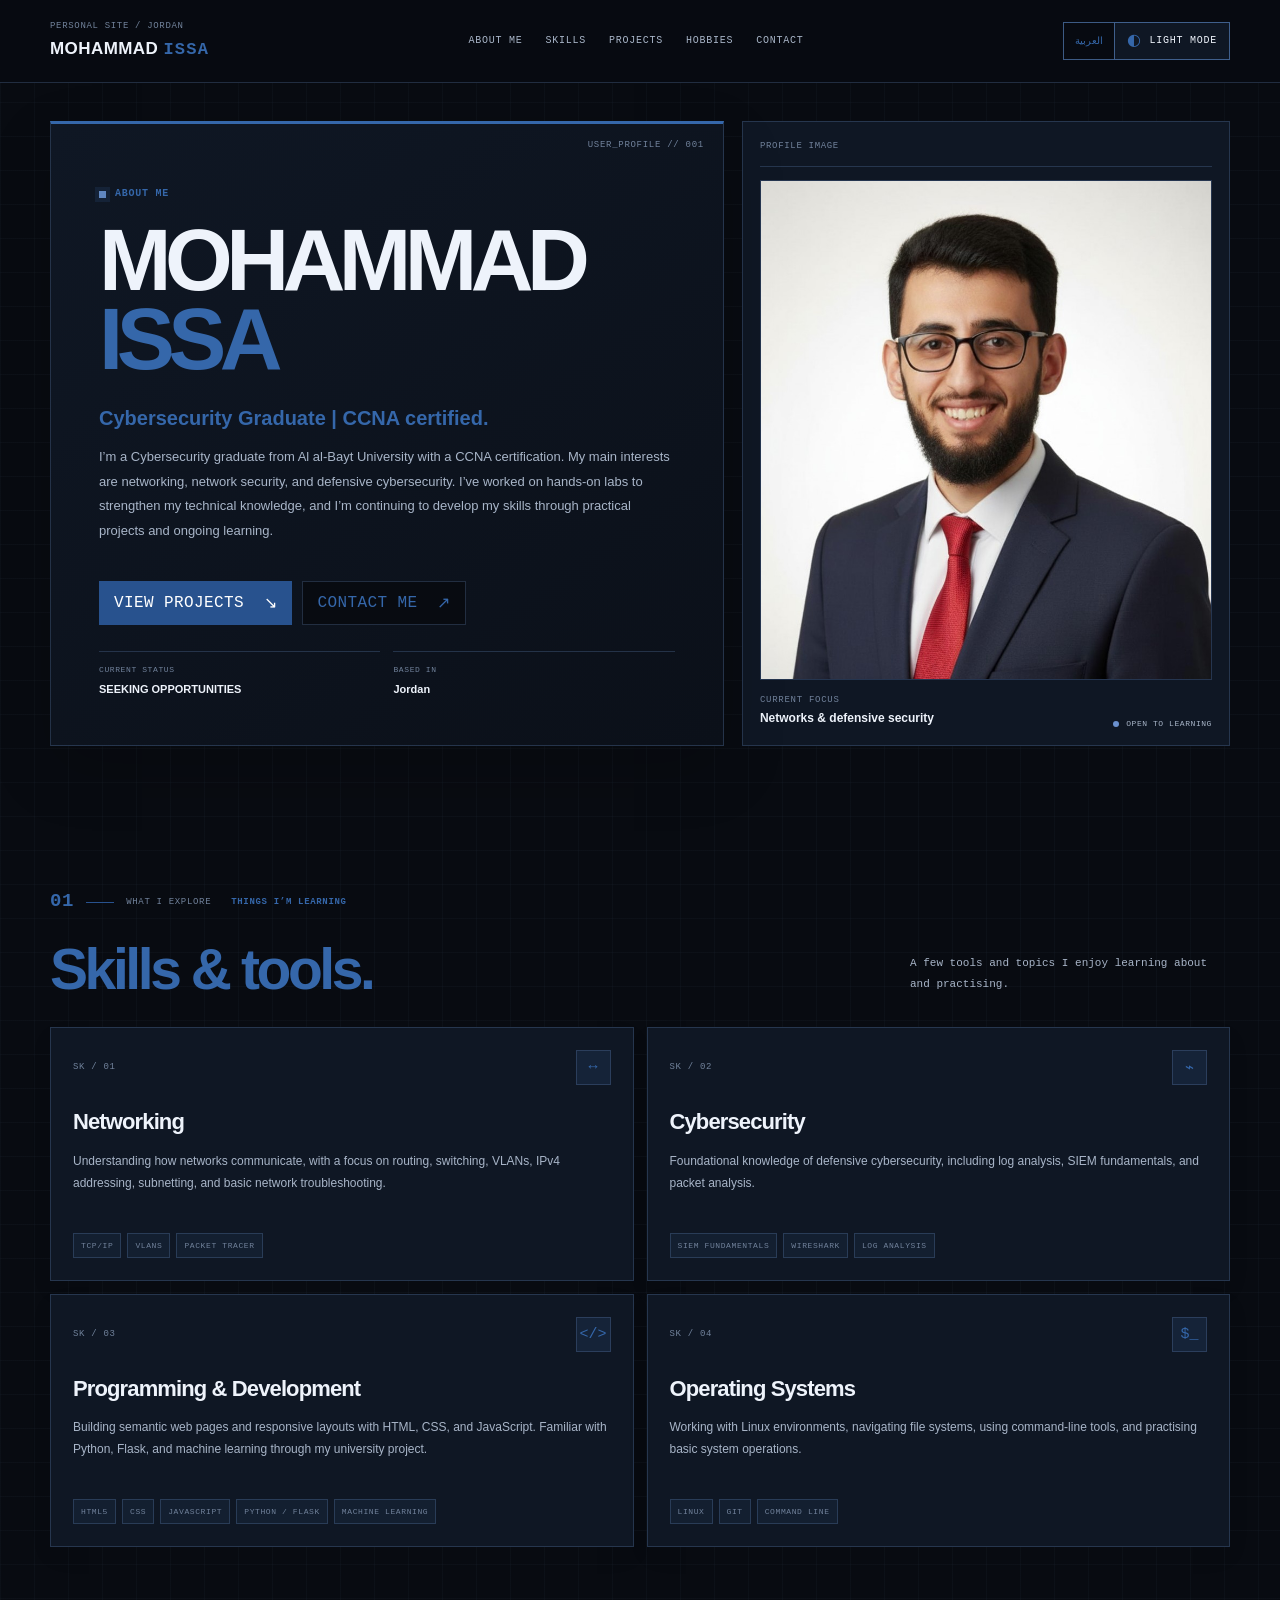
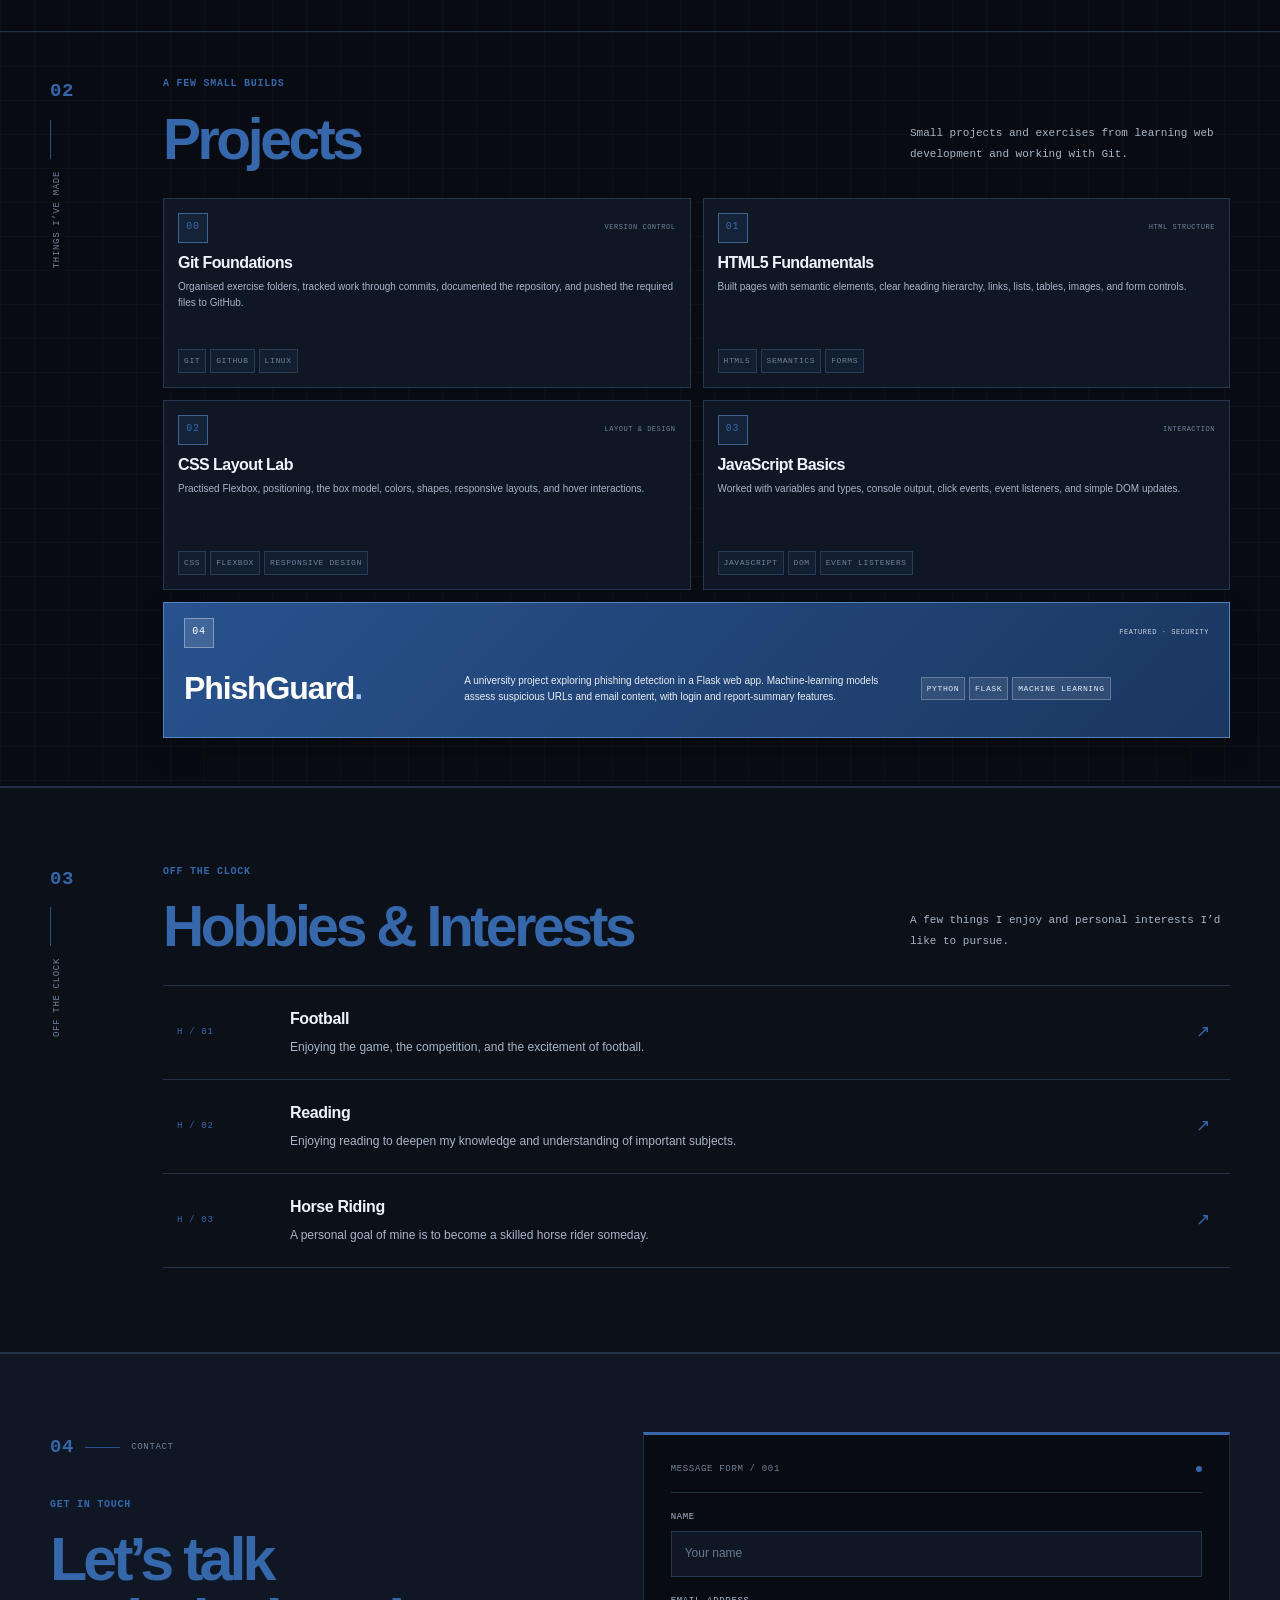
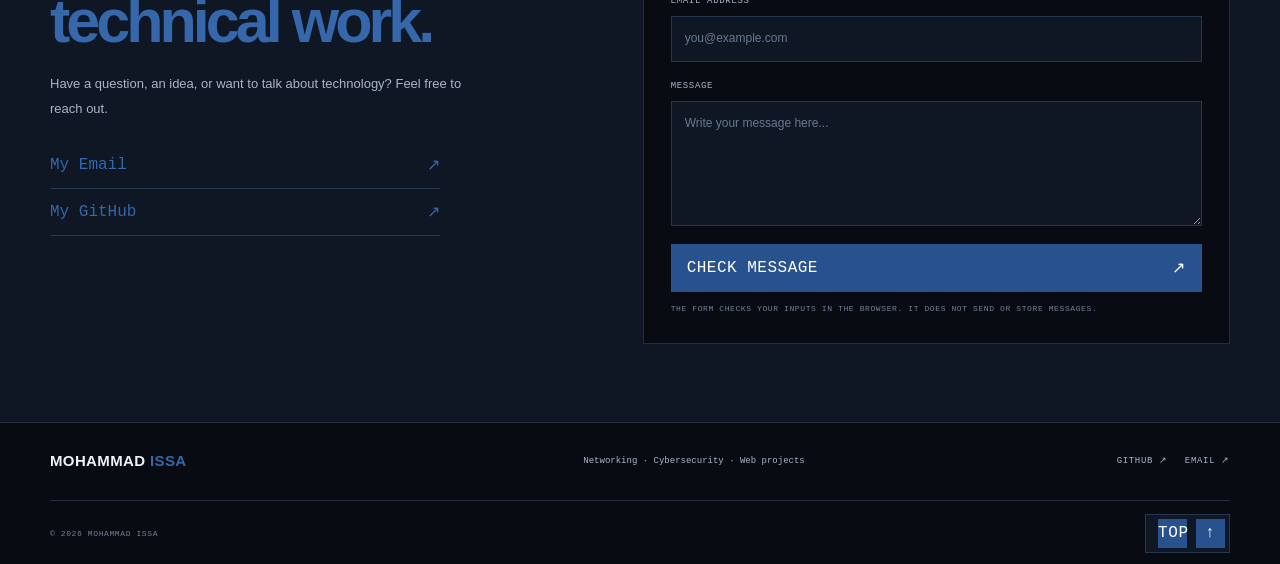
==== bounce02/index.html @ d07b8e31 "Add Project04" ====
<!DOCTYPE html>
<html lang="en" data-theme="dark">
<head>
    <meta charset="UTF-8">
    <meta name="viewport" content="width=device-width, initial-scale=1.0">
    <meta name="description" content="Mohammad Issa — a personal portfolio about networking, cybersecurity, and small web projects.">
    <meta name="theme-color" content="#080b11">
    <title>Mohammad Issa</title>
    <link rel="stylesheet" href="style.css">
    <script src="script.js" defer></script>
</head>
<body>
    <span id="top" class="page-top-anchor" aria-hidden="true"></span>

    <header class="site-header">
        <nav class="navbar container" aria-label="Main navigation" data-i18n-aria="aria.navigation">
            <a class="wordmark" href="#top" aria-label="Mohammad Issa home" data-i18n-aria="aria.home">
                <span class="wordmark-kicker">PERSONAL SITE / JORDAN</span>
                <span class="wordmark-name"><span data-i18n="name.first">MOHAMMAD</span> <strong data-i18n="name.last">ISSA</strong></span>
            </a>

            <div class="nav-links">
                <a href="#about" data-i18n="nav.about">About me</a>
                <a href="#skills" data-i18n="nav.skills">Skills</a>
                <a href="#projects" data-i18n="nav.projects">Projects</a>
                <a href="#hobbies" data-i18n="nav.hobbies">Hobbies</a>
                <a href="#contact" data-i18n="nav.contact">Contact</a>
            </div>

            <div class="nav-controls">
                <button class="language-toggle" id="language-toggle" type="button" aria-label="Switch language to Arabic" lang="ar">العربية</button>
                <button class="theme-toggle" id="theme-toggle" type="button" aria-pressed="false" aria-label="Switch to light theme">
                    <span class="theme-icon" aria-hidden="true">◐</span>
                    <span class="theme-label" data-i18n="theme.light">Light mode</span>
                </button>
            </div>
        </nav>
    </header>

    <main>
  
        <section class="hero container" id="about" aria-labelledby="hero-title">
            <div class="hero-copy">
                <p class="eyebrow"><span class="status-light" aria-hidden="true"></span> <span data-i18n="hero.eyebrow">ABOUT ME</span></p>
                <h1 id="hero-title"><span class="hero-name-first" data-i18n="name.first">Mohammad</span><br><span data-i18n="name.lastPeriod">Issa</span></h1>
                <p class="hero-lead"><span data-i18n="hero.lead">Cybersecurity Graduate | CCNA Certified</span> <span data-i18n="hero.certified">CCNA certified.</span></p>
                <p class="hero-description" data-i18n="hero.description">I’m a Cybersecurity graduate from Al al-Bayt University with a CCNA certification. My main interests are networking, network security, and defensive cybersecurity. I’ve worked on hands-on labs to strengthen my technical knowledge, and I’m continuing to develop my skills through practical projects and ongoing learning.</p>
                <div class="hero-actions">
                    <a class="action-link action-primary" href="#projects"><span data-i18n="hero.viewProjects">View projects</span> <span aria-hidden="true">↘</span></a>
                    <a class="action-link" href="#contact"><span data-i18n="hero.contactMe">Contact me</span> <span aria-hidden="true">↗</span></a>
                </div>
                <div class="hero-facts" aria-label="A few details" data-i18n-aria="aria.facts">
                    <div><span data-i18n="hero.certification">CURRENT STATUS</span><strong data-i18n="hero.word">SEEKING OPPORTUNITIES</strong></div>
                    <div><span data-i18n="hero.basedIn">BASED IN</span><strong data-i18n="common.jordan">Jordan</strong></div>
                </div>
            </div>

            <aside class="profile-panel" aria-label="Profile photo and profile details" data-i18n-aria="aria.profile">
                <div class="panel-topline"><span data-i18n="profile.image">PROFILE IMAGE</span></div>
                <div class="portrait-frame">
                    <div class="portrait-grid" aria-hidden="true"></div>
                    <img class="profile-image" src="assets/profile.jpg" alt="Profile photo" data-i18n-alt="profile.alt" loading="eager">
                    
                    
                </div>
                <div class="profile-panel-footer">
                    <div><span class="panel-label" data-i18n="profile.focus">CURRENT FOCUS</span><strong data-i18n="profile.focusValue">Networks &amp; defensive security</strong></div>
                    <span class="availability-mark"><i aria-hidden="true"></i> <span data-i18n="profile.availability">OPEN TO LEARNING</span></span>
                </div>
            </aside>
        </section>


       
        <section class="section container" id="skills" aria-labelledby="skills-heading">
            <div class="section-identity skills-identity">
                <span class="section-number">01</span>
                <span class="section-rule" aria-hidden="true"></span>
                <span class="section-code" data-i18n="skills.explore">WHAT I EXPLORE</span>
                <span class="eyebrow skills-eyebrow" data-i18n="skills.learning">THINGS I’M LEARNING</span>
            </div>
            <div class="section-content">
                <div class="section-heading-row">
                    <div><h2 id="skills-heading"><span class="heading-main" data-i18n="skills.headingMain">Skills &amp; </span><span data-i18n="skills.headingAccent">tools.</span></h2></div>
                    <p class="section-summary" data-i18n="skills.summary">A few tools and topics I enjoy learning about and practising.</p>
                </div>

                <div class="skills-grid">
                    <article class="skill-card">
                        <div class="skill-card-top"><span class="skill-index">SK / 01</span><span class="skill-symbol" aria-hidden="true">↔</span></div>
                        <h3 data-i18n="skills.networking">Networking</h3>
                        <p data-i18n="skills.networkingDesc">Understanding how networks communicate, with a focus on routing, switching, VLANs, IPv4 addressing, subnetting, and basic network troubleshooting.</p>
                        <div class="tag-list"><span>TCP/IP</span><span>VLANs</span><span>Packet Tracer</span></div>
                    </article>
                    <article class="skill-card">
                        <div class="skill-card-top"><span class="skill-index">SK / 02</span><span class="skill-symbol" aria-hidden="true">⌁</span></div>
                        <h3 data-i18n="skills.cybersecurity">Cybersecurity</h3>
                        <p data-i18n="skills.cybersecurityDesc">Foundational knowledge of defensive cybersecurity, including log analysis, SIEM fundamentals, and packet analysis.</p>
                        <div class="tag-list"><span>SIEM Fundamentals</span><span>Wireshark</span><span>Log Analysis</span></div>
                    </article>
                    <article class="skill-card">
                        <div class="skill-card-top"><span class="skill-index">SK / 03</span><span class="skill-symbol" aria-hidden="true">&lt;/&gt;</span></div>
                        <h3 data-i18n="skills.web">Programming & Development</h3>
                        <p data-i18n="skills.webDesc">Building semantic web pages and responsive layouts with HTML, CSS, and JavaScript. Familiar with Python, Flask, and machine learning through a university project.</p>
                        <div class="tag-list"><span>HTML5</span><span>CSS</span><span>JavaScript</span><span>Python / Flask</span><span>Machine Learning</span></div>
                    </article>
                    <article class="skill-card">
                        <div class="skill-card-top"><span class="skill-index">SK / 04</span><span class="skill-symbol" aria-hidden="true">$_</span></div>
                        <h3 data-i18n="skills.tools">Operating Systems</h3>
                        <p data-i18n="skills.toolsDesc">Working with Linux environments, navigating file systems, using command-line tools, and practising basic system operations.</p>
                        <div class="tag-list"><span>Linux</span><span>Git</span><span>Command Line</span></div>
                    </article>
                </div>
                
            </div>
        </section>

      
        <section class="projects-section" id="projects" aria-labelledby="projects-heading">
            <div class="container section-layout">
                <div class="section-identity">
                    <span class="section-number">02</span>
                    <span class="section-rule" aria-hidden="true"></span>
                    <span class="section-code" data-i18n="projects.made">THINGS I’VE MADE</span>
                </div>
                <div class="section-content">
                    <div class="section-heading-row">
                        <div><p class="eyebrow" data-i18n="projects.eyebrow">A FEW SMALL BUILDS</p><h2 id="projects-heading"><span data-i18n="projects.headingMain">Projects </span><span data-i18n="projects.headingAccent"></span></h2></div>
                        <p class="section-summary" data-i18n="projects.summary">Small projects and exercises from learning web development and working with Git.</p>
                    </div>
                    <div class="project-grid">
                        <a class="project-card project-repo-card" href="https://github.com/mohammadissa02/discovery-web-piscine-submission" target="_blank" rel="noopener noreferrer" data-i18n-aria="project.gitOpen">
                            <div class="project-card-top"><span class="project-index">00</span><span class="project-category" data-i18n="project.gitCategory">VERSION CONTROL</span></div>
                            <h3 data-i18n="project.gitTitle">Git Foundations</h3>
                            <p data-i18n="project.gitDesc">Organised exercise folders, tracked work through commits, documented the repository, and pushed the required files to GitHub.</p>
                            <div class="tag-list"><span>Git</span><span>GitHub</span><span>Linux</span></div>
                        </a>
                        <a class="project-card project-repo-card" href="https://github.com/mohammadissa02/Project-01-HTML-Fundamentals" target="_blank" rel="noopener noreferrer" data-i18n-aria="project.htmlOpen">
                            <div class="project-card-top"><span class="project-index">01</span><span class="project-category" data-i18n="project.htmlCategory">HTML STRUCTURE</span></div>
                            <h3 data-i18n="project.htmlTitle">HTML5 Fundamentals</h3>
                            <p data-i18n="project.htmlDesc">Built pages with semantic elements, clear heading hierarchy, links, lists, tables, images, and form controls.</p>
                            <div class="tag-list"><span>HTML5</span><span>Semantics</span><span>Forms</span></div>
                        </a>
                        <a class="project-card project-repo-card" href="https://github.com/mohammadissa02/Project-02-CSS-Visual-Presentation" target="_blank" rel="noopener noreferrer" data-i18n-aria="project.cssOpen">
                            <div class="project-card-top"><span class="project-index">02</span><span class="project-category" data-i18n="project.cssCategory">LAYOUT &amp; DESIGN</span></div>
                            <h3 data-i18n="project.cssTitle">CSS Layout Lab</h3>
                            <p data-i18n="project.cssDesc">Practised Flexbox, positioning, the box model, colors, shapes, responsive layouts, and hover interactions.</p>
                            <div class="tag-list"><span>CSS</span><span>Flexbox</span><span>Responsive Design</span></div>
                        </a>
                        <a class="project-card project-repo-card" href="https://github.com/mohammadissa02/Project-03-JavaScript-Interactivity" target="_blank" rel="noopener noreferrer" data-i18n-aria="project.jsOpen">
                            <div class="project-card-top"><span class="project-index">03</span><span class="project-category" data-i18n="project.jsCategory">INTERACTION</span></div>
                            <h3 data-i18n="project.jsTitle">JavaScript Basics</h3>
                            <p data-i18n="project.jsDesc">Worked with variables and types, console output, click events, event listeners, and simple DOM updates.</p>
                            <div class="tag-list"><span>JavaScript</span><span>DOM</span><span>Event Listeners</span></div>
                        </a>
                        <article class="project-card project-card-featured" id="phishguard">
                            <div class="project-card-top"><span class="project-index">04</span><span class="project-category" data-i18n="project.phishCategory">FEATURED · SECURITY</span></div>
                            <h3><span data-i18n="project.phishTitle">PhishGuard</span><span class="project-title-dot">.</span></h3>
                            <p data-i18n="project.phishDesc">A university project exploring phishing detection in a Flask web app. Machine-learning models assess suspicious URLs and email content, with login and report-summary features.</p>
                            <div class="tag-list"><span>Python</span><span>Flask</span><span>Machine Learning</span></div>
                        </article>
                    </div>

                </div>
            </div>
        </section>

       
        <section class="section hobbies-section" id="hobbies" aria-labelledby="hobbies-heading">
            <div class="container section-layout">
                <div class="section-identity">
                    <span class="section-number">03</span>
                    <span class="section-rule" aria-hidden="true"></span>
                    <span class="section-code" data-i18n="hobbies.code">OFF THE CLOCK</span>
                </div>
                <div class="section-content">
                    <div class="section-heading-row">
                        <div><p class="eyebrow" data-i18n="hobbies.eyebrow">OFF THE CLOCK</p><h2 id="hobbies-heading"><span data-i18n="hobbies.headingMain">Hobbies &amp; Interests </span><span data-i18n="hobbies.headingAccent">exploring.</span></h2></div>
                        <p class="section-summary" data-i18n="hobbies.summary">A few things I enjoy and personal interests I’d like to pursue.</p>
                    </div>
                    <div class="hobbies-list">
                        <article class="hobby-row"><span class="hobby-index">H / 01</span><div><h3 data-i18n="hobbies.labTitle">Football</h3><p data-i18n="hobbies.labDesc">Enjoying the game, the competition, and the excitement of football.</p></div><span class="hobby-arrow" aria-hidden="true">↗</span></article>
                        <article class="hobby-row"><span class="hobby-index">H / 02</span><div><h3 data-i18n="hobbies.networkTitle">Reading</h3><p data-i18n="hobbies.networkDesc">Enjoying reading to deepen my knowledge and understanding of important subjects.</p></div><span class="hobby-arrow" aria-hidden="true">↗</span></article>
                        <article class="hobby-row"><span class="hobby-index">H / 03</span><div><h3 data-i18n="hobbies.webTitle">Horse Riding</h3><p data-i18n="hobbies.webDesc">A personal goal of mine is to become a skilled horse rider someday.</p></div><span class="hobby-arrow" aria-hidden="true">↗</span></article>
                    </div>
                </div>
            </div>
        </section>

       
        <section class="contact-section" id="contact" aria-labelledby="contact-heading">
            <div class="container contact-layout">
                <div class="contact-copy">
                    <div class="section-identity contact-identity"><span class="section-number">04</span><span class="section-rule" aria-hidden="true"></span><span class="section-code" data-i18n="contact.code">CONTACT</span></div>
                    <p class="eyebrow" data-i18n="contact.eyebrow">GET IN TOUCH</p>
                    <h2 id="contact-heading"><span data-i18n="contact.headingMain">Let’s talk</span><br><span data-i18n="contact.headingAccent">technical work.</span></h2>
                    <p data-i18n="contact.description">Have a question, an idea, or want to talk about technology? Feel free to reach out.</p>
                    <a class="contact-link" href="mailto:mohammadhakeem917@gmail.com"><span data-i18n="contact.email">My Email</span><span aria-hidden="true">↗</span></a>
                    <a class="contact-link" href="https://github.com/mohammadissa02"target="_blank" rel="noopener noreferrer"><span data-i18n="contact.github">My GitHub</span><span aria-hidden="true">↗</span></a>
                </div>

                <form class="contact-form" id="contact-form">
                    <div class="form-header"><span data-i18n="form.header">MESSAGE FORM / 001</span><span class="demo-status"><i aria-hidden="true"></i></span></div>
                    <div class="form-field"><label for="name" data-i18n="form.name">Name</label><input id="name" name="name" type="text" placeholder="Your name" data-i18n-placeholder="form.namePlaceholder" autocomplete="name" required minlength="2"></div>
                    <div class="form-field"><label for="email" data-i18n="form.email">Email address</label><input id="email" name="email" type="email" placeholder="you@example.com" data-i18n-placeholder="form.emailPlaceholder" autocomplete="email" required></div>
                    <div class="form-field"><label for="message" data-i18n="form.message">Message</label><textarea id="message" name="message" rows="5" placeholder="Write your message here..." data-i18n-placeholder="form.messagePlaceholder" required minlength="10"></textarea></div>
                    <button class="submit-button" type="submit"><span data-i18n="form.submit">Check message</span> <span aria-hidden="true">↗</span></button>
                    <p class="form-feedback" id="form-feedback" role="status" aria-live="polite"></p>
                    <p class="form-note" data-i18n="form.note">The form checks your inputs in the browser. It does not send or store messages.</p>
                </form>
            </div>
        </section>
    </main>

    
    <footer class="site-footer">
        <div class="container footer-main">
            <a class="footer-wordmark" href="#top"><span data-i18n="name.first">MOHAMMAD</span> <strong data-i18n="name.last">ISSA</strong></a>
            <p data-i18n="footer.summary">Networking · Cybersecurity · Web projects</p>
            <div class="footer-links"><a href="https://github.com/mohammadissa02" target="_blank" rel="noopener noreferrer" data-i18n="footer.github">GITHUB ↗</a><a href="mailto:mohammadhakeem917@gmail.com" data-i18n="footer.email">EMAIL ↗</a></div>
        </div>
        <div class="container footer-bottom">
            <p>© <span id="current-year">2026</span> <span data-i18n="name.fullUpper">MOHAMMAD ISSA</span></p>
            <a class="back-to-top" href="#top"><span data-i18n="footer.backToTop"></span> <span aria-hidden="true">↑</span></a>
        </div>
    </footer>
</body>
</html>
---- bounce02/style.css ----
/* SYSTEMS CONSOLE — black / deep blue, plain CSS only */
:root {
    color-scheme: dark;
    --page: #080b11;
    --raised: #0b1019;
    --panel: #0f1724;
    --panel-alt: #131f30;
    --text: #eef3fb;
    --muted: #a8b5c8;
    --faint: #71829b;
    --blue: #28528e;
    --blue-hover: #3567aa;
    --blue-soft: rgba(57, 105, 169, 0.15);
    --border: rgba(92, 126, 174, 0.3);
    --border-strong: rgba(92, 139, 204, 0.62);
    --grid-line: rgba(100, 132, 176, 0.045);
    --shadow: 0 24px 60px rgba(0, 0, 0, 0.16);
}

:root[data-theme="light"] {
    color-scheme: light;
    --page: #e9eef5;
    --raised: #e0e7f0;
    --panel: #f7f9fc;
    --panel-alt: #e7edf6;
    --text: #111b2a;
    --muted: #42536b;
    --faint: #61738b;
    --blue: #28528e;
    --blue-hover: #1e477f;
    --blue-soft: rgba(40, 82, 142, 0.08);
    --border: rgba(40, 82, 142, 0.21);
    --border-strong: rgba(40, 82, 142, 0.55);
    --grid-line: rgba(40, 82, 142, 0.055);
    --shadow: 0 24px 60px rgba(24, 42, 65, 0.08);
}

* { box-sizing: border-box; }
html { scroll-behavior: smooth; scroll-padding-top: 100px; }
body {
    margin: 0;
    color: var(--text);
    background-color: var(--page);
    background-image: linear-gradient(var(--grid-line) 1px, transparent 1px),
                      linear-gradient(90deg, var(--grid-line) 1px, transparent 1px);
    background-size: 34px 34px;
    font-family: Inter, "Segoe UI", Arial, sans-serif;
    font-size: 14px;
    line-height: 1.65;
    transition: background-color .18s ease, color .18s ease;
}
a { color: inherit; text-decoration: none; }
button, input, textarea { font: inherit; }
button, a, input, textarea { -webkit-tap-highlight-color: transparent; }
a:focus-visible, button:focus-visible, input:focus-visible, textarea:focus-visible {
    outline: 2px solid #6b97d4;
    outline-offset: 3px;
}
.container { width: min(1180px, calc(100% - 56px)); margin-inline: auto; }
.page-top-anchor { display: block; height: 0; scroll-margin-top: 0; }

/* Navigation */
.site-header {
    position: sticky;
    top: 0;
    z-index: 50;
    background: color-mix(in srgb, var(--page) 94%, transparent);
    border-bottom: 1px solid var(--border);
    backdrop-filter: blur(16px);
}
.navbar { min-height: 82px; display: flex; align-items: center; justify-content: space-between; gap: 28px; }
.wordmark { display: flex; flex-direction: column; gap: 2px; white-space: nowrap; }
.wordmark-kicker, .wordmark-name strong, .nav-links a, .theme-toggle,
.eyebrow, .panel-topline, .hero-facts span, .section-identity,
.record-index, .record-status, .skill-index, .tag-list, .project-category,
.project-index, .featured-project-top, .featured-project-bottom,
.project-note, .hobby-index, .form-header, .form-field label,
.form-note, .replace-note, .footer-links, .footer-bottom {
    font-family: "SFMono-Regular", Consolas, "Liberation Mono", monospace;
    text-transform: uppercase;
    letter-spacing: .075em;
}
.wordmark-kicker { color: var(--faint); font-size: 9px; }
.wordmark-name { font-size: 17px; font-weight: 850; letter-spacing: .025em; line-height: 1.5; }
.wordmark-name strong, .footer-wordmark strong { color: var(--blue-hover); }
.nav-links { display: flex; align-items: center; gap: clamp(12px, 1.8vw, 24px); }
.nav-links a { color: var(--muted); font-size: 10px; transition: color .15s ease; }
.nav-links a:hover { color: var(--text); }
.nav-controls { display: inline-flex; align-items: stretch; gap: 0; flex: 0 0 auto; }
.nav-controls button { min-height: 38px; }
.theme-toggle {
    flex: 0 0 auto;
    display: inline-flex;
    align-items: center;
    gap: 8px;
    border: 1px solid var(--border-strong);
    background: var(--panel);
    color: var(--text);
    padding: 9px 12px;
    font-size: 10px;
    cursor: pointer;
    transition: background .15s ease, border-color .15s ease;
}
.theme-toggle:hover { background: var(--blue-soft); border-color: var(--blue-hover); }
.theme-icon { color: var(--blue-hover); font-size: 16px; line-height: 1; }

/* About Me / hero with photo */
.hero {
    display: grid;
    grid-template-columns: minmax(0, 1.16fr) minmax(300px, .84fr);
    gap: 18px;
    align-items: stretch;
    padding-block: 38px 64px;
}
.hero-copy {
    min-width: 0;
    position: relative;
    display: flex;
    flex-direction: column;
    align-items: flex-start;
    padding: clamp(25px, 4vw, 48px);
    border: 1px solid var(--border);
    border-top: 3px solid var(--blue-hover);
    background: linear-gradient(145deg, var(--panel), var(--raised));
    box-shadow: var(--shadow);
}
.hero-copy::before {
    content: "USER_PROFILE // 001";
    position: absolute;
    top: 16px;
    right: 19px;
    color: var(--faint);
    font: 9px "SFMono-Regular", Consolas, monospace;
    letter-spacing: .08em;
}
.eyebrow { display: flex; align-items: center; flex-wrap: wrap; gap: 9px; margin: 14px 0 17px; color: var(--blue-hover); font-size: 10px; font-weight: 700; }
.status-light { width: 7px; height: 7px; background: #6087c1; box-shadow: 0 0 0 4px var(--blue-soft); }
.eyebrow-divider { color: var(--faint); }
.hero h1 { margin: 0; font-size: clamp(56px, 6.8vw, 91px); font-weight: 900; letter-spacing: -.075em; line-height: .91; text-transform: uppercase; }
.hero h1 span { color: var(--blue-hover); }
.hero h1 .hero-name-first { color: inherit; }
.hero-lead { max-width: 580px; margin: 25px 0 12px; font-size: clamp(16px, 1.7vw, 20px); line-height: 1.5; font-weight: 750; }
.hero-lead span { color: var(--blue-hover); }
.hero-description { max-width: 620px; margin: 0 0 12px; color: var(--muted); font-size: 13px; line-height: 1.9; }
.hero-description-secondary { margin-bottom: 0; }
.hero-actions { display: flex; flex-wrap: wrap; gap: 10px; margin-top: 25px; }
.action-link { display: inline-flex; align-items: center; justify-content: space-between; gap: 20px; padding: 11px 14px; border: 1px solid var(--border); background: var(--page); font: 10px "SFMono-Regular", Consolas, monospace; text-transform: uppercase; letter-spacing: .04em; transition: background .15s ease, border-color .15s ease; }
.action-link span { color: var(--blue-hover); font-size: 16px; }
.action-link:hover { border-color: var(--blue-hover); background: var(--blue-soft); }
.action-primary, .action-primary span { color: #fff; }
.action-primary { background: var(--blue); border-color: var(--blue); }
.action-primary:hover { background: var(--blue-hover); }
.hero-facts { display: grid; grid-template-columns: repeat(2, minmax(0, 1fr)); gap: 13px; width: 100%; margin-top: auto; padding-top: 26px; }
.hero-facts div { display: flex; flex-direction: column; gap: 5px; padding-top: 11px; border-top: 1px solid var(--border); }
.hero-facts span { color: var(--faint); font-size: 8px; }
.hero-facts strong { font-size: 11px; line-height: 1.5; }
.profile-panel { display: flex; flex-direction: column; min-width: 0; padding: 17px; border: 1px solid var(--border); background: var(--panel); }
.panel-topline { display: flex; justify-content: space-between; gap: 10px; padding-bottom: 12px; border-bottom: 1px solid var(--border); color: var(--faint); font-size: 9px; }
.portrait-frame {
    position: relative;
    flex: 1;
    min-width: 0;
    min-height: 390px;
    margin-top: 13px;
    overflow: hidden;
    border: 1px solid var(--border);
    background: #0d1625;
}
.portrait-grid {
    position: absolute;
    inset: 0;
    z-index: 1;
    pointer-events: none;
    background-size: 27px 27px;
    mix-blend-mode: screen;
}
.profile-image {
    position: absolute;
    inset: 0;
    display: block;
    width: 100%;
    height: 100%;
    min-height: 0;
    max-width: 100%;
    object-fit: cover;
    object-position: center;
    border-radius: 0;
    opacity: 1;
    visibility: visible;
    z-index: 0;
}
.image-coordinate { position: absolute; z-index: 2; padding: 5px 7px; background: rgba(6, 12, 22, .86); color: #c0d3ef; font: 9px "SFMono-Regular", Consolas, monospace; letter-spacing: .06em; }
.coordinate-top { top: 12px; left: 12px; }
.coordinate-bottom { right: 12px; bottom: 12px; }
.profile-panel-footer { display: flex; justify-content: space-between; align-items: flex-end; flex-wrap: wrap; gap: 14px; padding-top: 15px; }
.profile-panel-footer > div { display: flex; flex-direction: column; gap: 4px; }
.panel-label { color: var(--faint); font: 9px "SFMono-Regular", Consolas, monospace; letter-spacing: .08em; }
.profile-panel-footer strong { font-size: 12px; }
.availability-mark { display: inline-flex; align-items: center; gap: 7px; color: var(--muted); font: 8px "SFMono-Regular", Consolas, monospace; letter-spacing: .07em; }
.availability-mark i { width: 6px; height: 6px; background: #6b91cf; border-radius: 50%; }

/* Section layout and headings */
.section { padding-block: 76px 84px; }
.background-section, .hobbies-section { padding-block: 76px 84px; background: var(--raised); border-block: 1px solid var(--border); }
.section-layout, .background-layout { display: grid; grid-template-columns: 88px minmax(0, 1fr); gap: 25px; }
.section-identity { display: flex; flex-direction: column; align-items: flex-start; gap: 12px; color: var(--faint); font-size: 9px; }
.skills-identity { flex-direction: row; align-items: center; flex-wrap: wrap; gap: 12px; margin-bottom: 22px; }
.skills-identity .section-rule { width: 28px; height: 1px; }
.skills-identity .section-code { writing-mode: initial; transform: none; }
.skills-eyebrow { margin: 0 0 0 8px; font-size: 9px; }
.section-number { color: var(--blue-hover); font-size: 19px; font-weight: 700; }
.section-rule { display: block; width: 1px; height: 39px; background: var(--blue); }
.section-code { writing-mode: vertical-rl; transform: rotate(180deg); white-space: nowrap; }
.section-content, .background-content { min-width: 0; }
.section-heading-row { display: flex; align-items: flex-end; justify-content: space-between; gap: 30px; margin-bottom: 29px; }
.section-heading-row .eyebrow { margin-top: 0; }
.section-heading-row h2 { margin: 0; font-size: clamp(37px, 4.5vw, 57px); font-weight: 900; line-height: 1.03; letter-spacing: -.06em; }
.section-heading-row h2 span { color: var(--blue-hover); }
.section-summary { max-width: 320px; margin: 0 0 4px; color: var(--muted); font: 11px/1.9 "SFMono-Regular", Consolas, monospace; }

/* Education and training records */
.background-records { border-top: 1px solid var(--border); }
.background-record { display: grid; grid-template-columns: 155px minmax(0, 1fr) auto; align-items: center; gap: 18px; padding: 19px 16px; border-bottom: 1px solid var(--border); transition: background .15s ease; }
.background-record:hover { background: var(--blue-soft); }
.record-index { color: var(--faint); font-size: 9px; }
.background-record h3 { margin: 0 0 4px; font-size: 15px; letter-spacing: -.025em; }
.background-record p { margin: 0; color: var(--muted); font-size: 11px; line-height: 1.7; }
.record-status { padding: 5px 7px; border: 1px solid var(--border); color: var(--blue-hover); font-size: 8px; white-space: nowrap; }

/* Required skills grid */
.skills-grid { display: grid; grid-template-columns: repeat(2, minmax(0, 1fr)); gap: 13px; }
.skill-card { min-width: 0; padding: 22px; background: var(--panel); border: 1px solid var(--border); box-shadow: 0 10px 25px rgba(0, 0, 0, .04); transition: border-color .18s ease, transform .18s ease, background .18s ease; }
.skill-card:hover { transform: translateY(-3px); border-color: var(--border-strong); background: var(--panel-alt); }
.skill-card-top { display: flex; justify-content: space-between; align-items: center; gap: 15px; margin-bottom: 19px; }
.skill-index { color: var(--faint); font-size: 9px; }
.skill-symbol { display: grid; place-items: center; width: 35px; height: 35px; border: 1px solid var(--border); background: var(--blue-soft); color: var(--blue-hover); font: 15px "SFMono-Regular", Consolas, monospace; }
.skill-card h3 { margin: 0 0 9px; font-size: 22px; letter-spacing: -.04em; }
.skill-card p { min-height: 66px; margin: 0; color: var(--muted); font-size: 12px; line-height: 1.85; }
.tag-list { display: flex; flex-wrap: wrap; gap: 6px; margin-top: 17px; color: var(--faint); font-size: 8px; }
.tag-list span { padding: 5px 7px; border: 1px solid var(--border); background: var(--panel-alt); }
.honesty-note { display: flex; align-items: flex-start; gap: 9px; margin: 16px 0 0; color: var(--faint); font-size: 10px; line-height: 1.8; }
.honesty-note span { display: grid; place-items: center; flex: 0 0 16px; width: 16px; height: 16px; border: 1px solid var(--border-strong); color: var(--blue-hover); font: 10px monospace; }

/* Project showcase */
.projects-section { padding-block: 44px 48px; border-block: 1px solid var(--border); }
.project-grid { display: grid; grid-template-columns: repeat(2, minmax(0, 1fr)); gap: 12px; }
.project-card { display: flex; flex-direction: column; min-width: 0; min-height: 190px; padding: 14px; border: 1px solid var(--border); background: var(--panel); transition: border-color .18s ease, transform .18s ease; }
.project-card:hover { transform: translateY(-3px); border-color: var(--border-strong); }
.project-repo-card { cursor: pointer; }
.project-repo-card:focus-visible { outline-offset: 4px; }
.project-card-top { display: flex; align-items: center; justify-content: space-between; gap: 8px; margin-bottom: 10px; }
.project-index { display: grid; place-items: center; flex: 0 0 30px; width: 30px; height: 30px; border: 1px solid var(--border-strong); background: var(--blue-soft); color: var(--blue-hover); font-size: 10px; }
.project-category { color: var(--faint); font-size: 7px; text-align: right; }
.project-card h3 { margin: 0 0 7px; font-size: 16px; line-height: 1.2; letter-spacing: -.035em; }
.project-card p { margin: 0; color: var(--muted); font-size: 10px; line-height: 1.6; }
.project-card .tag-list { margin-top: auto; padding-top: 10px; gap: 4px; }
.project-card .tag-list span { padding: 4px 5px; }
.project-card-featured {
    grid-column: 1 / -1;
    display: grid;
    grid-template-columns: minmax(175px, .8fr) minmax(250px, 1.35fr) minmax(190px, .9fr);
    grid-template-rows: auto 1fr;
    grid-template-areas: "top top top" "title description tags";
    align-items: center;
    gap: 8px 24px;
    min-height: 136px;
    padding: 15px 20px;
    border-color: rgba(104, 157, 226, .7);
    background: linear-gradient(135deg, #28528e, #1b3760);
    color: #fff;
    box-shadow: 0 12px 28px rgba(0, 0, 0, .13);
}
.project-card-featured .project-card-top { grid-area: top; margin-bottom: 0; }
.project-card-featured h3 { grid-area: title; align-self: center; margin: 0; font-size: clamp(26px, 2.5vw, 36px); }
.project-card-featured p { grid-area: description; }
.project-card-featured .tag-list { grid-area: tags; align-self: center; margin: 0; padding: 0; }
.project-card-featured:hover { border-color: #9cc4f5; }
.project-card-featured .project-index { border-color: rgba(255,255,255,.35); background: rgba(255,255,255,.12); color: #fff; }
.project-card-featured .project-category { color: rgba(255,255,255,.76); }
.project-card-featured p { color: rgba(255,255,255,.9); }
.project-card-featured .project-title-dot { color: #a9c9f6; }
.project-card-featured .tag-list { color: #e3edfb; }
.project-card-featured .tag-list span { border-color: rgba(255,255,255,.25); background: rgba(255,255,255,.09); }
.featured-project { margin-top: 15px; padding: clamp(20px, 3vw, 30px); border: 1px solid var(--border-strong); background: linear-gradient(125deg, var(--blue), #1b3760); color: #fff; box-shadow: var(--shadow); }
.featured-project-top, .featured-project-bottom { display: flex; justify-content: space-between; flex-wrap: wrap; gap: 10px 18px; color: rgba(255, 255, 255, .75); font-size: 9px; }
.featured-project-body { display: grid; grid-template-columns: minmax(0, .9fr) minmax(0, 1.1fr); align-items: end; gap: 33px; padding: 30px 0; }
.featured-project .eyebrow { margin: 0 0 12px; color: #d2e1f8; font-size: 9px; }
.featured-project h3 { margin: 0; font-size: clamp(43px, 5.5vw, 68px); line-height: .95; letter-spacing: -.075em; }
.featured-project h3 span { color: #a9c9f6; }
.featured-project-body > div:last-child > p { max-width: 540px; margin: 0; color: rgba(255, 255, 255, .89); font-size: 12px; line-height: 1.95; }
.project-reference { display: inline-flex; gap: 12px; align-items: center; margin-top: 13px; padding-bottom: 4px; border-bottom: 1px solid rgba(255, 255, 255, .4); font: 10px "SFMono-Regular", Consolas, monospace; text-transform: uppercase; }
.project-reference span { font-size: 15px; }
.featured-project-bottom { padding-top: 13px; border-top: 1px solid rgba(255, 255, 255, .28); }
.project-note { margin: 13px 0 0; color: var(--faint); font-size: 9px; line-height: 1.8; }

/* Hobbies */
.hobbies-list { border-top: 1px solid var(--border); }
.hobby-row { display: grid; grid-template-columns: 95px minmax(0, 1fr) 20px; align-items: center; gap: 18px; padding: 20px 14px; border-bottom: 1px solid var(--border); transition: background .15s ease; }
.hobby-row:hover { background: var(--blue-soft); }
.hobby-index { color: var(--blue-hover); font-size: 9px; }
.hobby-row h3 { margin: 0 0 5px; font-size: 16px; letter-spacing: -.025em; }
.hobby-row p { max-width: 720px; margin: 0; color: var(--muted); font-size: 12px; line-height: 1.8; }
.hobby-arrow { color: var(--blue-hover); font-size: 17px; }

/* Contact form and footer */
.contact-section { padding-block: 78px; border-top: 1px solid var(--border); background: var(--panel); }
.contact-layout { display: grid; grid-template-columns: minmax(0, .9fr) minmax(0, 1fr); gap: clamp(28px, 5vw, 66px); align-items: start; }
.contact-identity { flex-direction: row; align-items: center; gap: 11px; margin-bottom: 34px; }
.contact-identity .section-rule { width: 35px; height: 1px; }
.contact-identity .section-code { writing-mode: initial; transform: none; }
.contact-copy > .eyebrow { margin: 0 0 14px; }
.contact-copy h2 { margin: 0 0 19px; font-size: clamp(39px, 5vw, 61px); font-weight: 900; line-height: 1.03; letter-spacing: -.065em; }
.contact-copy h2 span { color: var(--blue-hover); }
.contact-copy > p:not(.eyebrow):not(.replace-note) { max-width: 440px; margin: 0 0 20px; color: var(--muted); font-size: 13px; line-height: 1.9; }
.contact-link { display: flex; align-items: center; justify-content: space-between; gap: 15px; width: min(100%, 390px); padding: 13px 0; border-bottom: 1px solid var(--border); overflow-wrap: anywhere; font: 10px "SFMono-Regular", Consolas, monospace; }
.contact-link span { flex: 0 0 auto; color: var(--blue-hover); font-size: 16px; }
.replace-note { margin: 14px 0 0; color: var(--faint); font-size: 8px; line-height: 1.8; }
.contact-form { padding: clamp(19px, 3vw, 27px); border: 1px solid var(--border); border-top: 3px solid var(--blue-hover); background: var(--page); }
.form-header { display: flex; justify-content: space-between; flex-wrap: wrap; gap: 10px; padding-bottom: 15px; border-bottom: 1px solid var(--border); color: var(--faint); font-size: 9px; }
.demo-status { display: inline-flex; align-items: center; gap: 7px; }
.demo-status i { width: 6px; height: 6px; background: var(--blue-hover); border-radius: 50%; }
.form-field { display: flex; flex-direction: column; gap: 7px; margin-top: 17px; }
.form-field label { color: var(--muted); font-size: 9px; }
.form-field input, .form-field textarea { width: 100%; min-width: 0; border: 1px solid var(--border); border-radius: 0; padding: 12px 13px; background: var(--panel); color: var(--text); font-size: 12px; outline: none; resize: vertical; }
.form-field input::placeholder, .form-field textarea::placeholder { color: var(--faint); opacity: .9; }
.form-field input:focus, .form-field textarea:focus { border-color: var(--blue-hover); box-shadow: 0 0 0 2px var(--blue-soft); }
.submit-button { display: flex; align-items: center; justify-content: space-between; gap: 15px; width: 100%; margin-top: 18px; padding: 13px 15px; border: 1px solid var(--blue); border-radius: 0; background: var(--blue); color: #fff; cursor: pointer; font: 10px "SFMono-Regular", Consolas, monospace; text-transform: uppercase; letter-spacing: .05em; }
.submit-button:hover { background: var(--blue-hover); border-color: var(--blue-hover); }
.submit-button span { font-size: 16px; }
.form-feedback { min-height: 0; margin: 10px 0 0; color: var(--muted); font-size: 11px; line-height: 1.7; }
.form-note { margin: 10px 0 0; color: var(--faint); font-size: 8px; line-height: 1.8; }
.site-footer { border-top: 1px solid var(--border); background: var(--page); }
.footer-main { display: grid; grid-template-columns: 1fr 1fr auto; align-items: center; gap: 18px; padding-block: 26px; }
.footer-wordmark { font-size: 15px; font-weight: 850; letter-spacing: .025em; }
.footer-main > p { margin: 0; color: var(--muted); font: 9px/1.8 "SFMono-Regular", Consolas, monospace; }
.footer-links { display: flex; flex-wrap: wrap; gap: 17px; color: var(--muted); font-size: 9px; }
.footer-links a:hover { color: var(--blue-hover); }
.footer-bottom { display: flex; align-items: center; justify-content: space-between; gap: 16px; padding-block: 13px; border-top: 1px solid var(--border); color: var(--faint); font-size: 8px; }
.footer-bottom p { margin: 0; }
.back-to-top {
    display: inline-flex;
    align-items: center;
    gap: 9px;
    padding: 4px;
    padding-inline-start: 12px;
    border: 1px solid var(--border);
    background: var(--panel);
    color: var(--text);
    font: 9px "SFMono-Regular", Consolas, monospace;
    letter-spacing: .075em;
    transition: border-color .15s ease, background .15s ease;
}
.back-to-top span {
    display: grid;
    place-items: center;
    flex: 0 0 29px;
    width: 29px;
    height: 29px;
    background: var(--blue);
    color: #fff;
    font-size: 16px;
    transition: background .15s ease, transform .15s ease;
}
.back-to-top:hover { border-color: var(--border-strong); background: var(--blue-soft); }
.back-to-top:hover span { background: var(--blue-hover); transform: translateY(-1px); }

@media (max-width: 1050px) {
    .project-card-featured {
        grid-template-columns: minmax(0, .85fr) minmax(0, 1.4fr);
        grid-template-rows: auto 1fr auto;
        grid-template-areas: "top top" "title description" "tags tags";
        gap: 9px 18px;
    }
    .navbar { flex-wrap: wrap; gap: 15px 22px; padding-block: 12px; }
    .nav-links { order: 3; width: 100%; justify-content: center; padding-bottom: 3px; }
    .hero { grid-template-columns: minmax(0, 1.1fr) minmax(260px, .9fr); }
    .hero h1 { font-size: clamp(56px, 7.3vw, 78px); }
    .section-layout, .background-layout { grid-template-columns: 60px minmax(0, 1fr); gap: 20px; }
    .background-record { grid-template-columns: 130px minmax(0, 1fr) auto; gap: 12px; }
}

@media (max-width: 760px) {
    .container { width: calc(100% - 34px); }
    .hero { grid-template-columns: 1fr; padding-block: 25px 53px; }
    .hero-copy { padding: 30px 25px 25px; }
    .hero h1 { font-size: clamp(65px, 13vw, 91px); }
    .profile-panel { min-height: 0; }
    .portrait-frame { min-height: 350px; }
    .section, .background-section, .hobbies-section, .projects-section { padding-block: 58px; }
    .section-layout, .background-layout { grid-template-columns: 1fr; gap: 18px; }
    .section-identity { flex-direction: row; align-items: center; gap: 11px; }
    .skills-identity { gap: 10px; margin-bottom: 20px; }
    .skills-eyebrow { margin-left: 4px; }
    .section-rule { width: 29px; height: 1px; }
    .section-code { writing-mode: initial; transform: none; }
    .section-heading-row { align-items: flex-start; flex-direction: column; gap: 13px; margin-bottom: 23px; }
    .section-summary { max-width: 520px; }
    .background-record { grid-template-columns: 1fr auto; gap: 8px 12px; padding-inline: 10px; }
    .record-index { grid-column: 1 / -1; }
    .background-record > div { grid-column: 1; }
    .record-status { grid-column: 2; grid-row: 2; align-self: start; }
    .skills-grid { grid-template-columns: 1fr 1fr; }
    .project-grid { grid-template-columns: repeat(2, minmax(0, 1fr)); }
    .skill-card { padding: 18px; }
    .skill-card h3 { font-size: 19px; }
    .skill-card p { min-height: 105px; }
    .featured-project-body { grid-template-columns: 1fr; gap: 20px; padding-block: 23px; }
    .hobby-row { grid-template-columns: 70px minmax(0, 1fr) 15px; gap: 12px; }
    .contact-layout { grid-template-columns: 1fr; gap: 35px; }
    .contact-identity { margin-bottom: 23px; }
    .footer-main { grid-template-columns: 1fr auto; }
    .footer-main > p { grid-column: 1; grid-row: 2; }
    .footer-links { grid-column: 2; grid-row: 1 / 3; justify-content: flex-end; flex-direction: column; align-items: flex-end; }
}

@media (max-width: 500px) {
    .container { width: calc(100% - 26px); }
    .navbar { display: grid; grid-template-columns: minmax(0, 1fr) auto; gap: 12px; }
    .wordmark-kicker { font-size: 8px; }
    .wordmark-name { font-size: 15px; }
    .nav-links { grid-column: 1 / -1; order: initial; justify-content: flex-start; gap: 17px; overflow-x: auto; padding: 3px 1px 7px; }
    .nav-links a { white-space: nowrap; font-size: 9px; }
    .theme-toggle { padding: 8px 9px; font-size: 9px; }
    .hero { padding-top: 17px; }
    .hero-copy { padding: 27px 18px 21px; }
    .hero-copy::before { top: 12px; right: 12px; font-size: 7px; }
    .hero h1 { font-size: clamp(58px, 15vw, 77px); }
    .eyebrow { font-size: 9px; }
    .hero-lead { font-size: 16px; }
    .hero-description { font-size: 12px; }
    .hero-actions { width: 100%; flex-direction: column; align-items: stretch; }
    .action-link { justify-content: space-between; }
    .hero-facts { grid-template-columns: 1fr; gap: 9px; }
    .hero-facts div { padding-top: 8px; }
    .portrait-frame { min-height: 290px; }
    .profile-panel { padding: 12px; }
    .section-heading-row h2 { font-size: 39px; }
    .skills-grid, .project-grid { grid-template-columns: 1fr; }
    .skill-card p { min-height: 0; }
    .project-card { min-height: 0; padding: 17px; }
    .project-card-featured { display: flex; grid-column: auto; }
    .project-card-featured h3 { font-size: 28px; }
    .project-card .tag-list { margin-top: 14px; padding-top: 0; }
    .featured-project-top, .featured-project-bottom { font-size: 8px; }
    .featured-project h3 { font-size: 48px; }
    .hobby-row { grid-template-columns: 1fr 18px; gap: 9px 12px; padding: 17px 8px; }
    .hobby-index { grid-column: 1 / -1; }
    .hobby-row > div { grid-column: 1; }
    .hobby-arrow { grid-column: 2; grid-row: 2; }
    .contact-copy h2 { font-size: 45px; }
    .form-header { font-size: 8px; }
    .footer-main { grid-template-columns: 1fr; padding-block: 22px; }
    .footer-main > p, .footer-links { grid-column: 1; grid-row: auto; }
    .footer-links { flex-direction: row; align-items: center; justify-content: flex-start; }
    .footer-bottom { align-items: flex-start; font-size: 7px; }
    .back-to-top { white-space: nowrap; }
}

@media (prefers-reduced-motion: reduce) {
    *, *::before, *::after { scroll-behavior: auto !important; transition-duration: .01ms !important; animation-duration: .01ms !important; }
}


/* Bounce 02 — language switcher and RTL support */
.language-toggle {
    flex: 0 0 auto;
    border: 1px solid var(--border-strong);
    background: transparent;
    color: var(--blue-hover);
    padding: 9px 11px;
    margin-inline-end: -1px;
    font: 10px "SFMono-Regular", Consolas, monospace;
    cursor: pointer;
    transition: background .15s ease, border-color .15s ease;
}
.language-toggle:hover { background: var(--blue-soft); border-color: var(--blue-hover); }
html[dir="rtl"] body { text-align: right; }
html[dir="rtl"] .navbar { direction: rtl; }
html[dir="rtl"] .nav-links { direction: rtl; }
html[dir="rtl"] .wordmark { align-items: flex-start; }
html[dir="rtl"] .hero-copy { align-items: flex-start; }
html[dir="rtl"] .hero-copy::before { right: auto; left: 19px; }
html[dir="rtl"] .hero h1 { letter-spacing: 0; line-height: 1.15; }
html[dir="rtl"] .hero-facts, html[dir="rtl"] .skills-grid, html[dir="rtl"] .project-grid { direction: rtl; }
html[dir="rtl"] .section-layout { direction: rtl; }
html[dir="rtl"] .section-identity { align-items: flex-start; }
html[dir="rtl"] .skills-identity, html[dir="rtl"] .contact-identity { flex-direction: row; }
html[dir="rtl"] .skills-eyebrow { margin: 0 8px 0 0; }
html[dir="rtl"] .section-heading-row { direction: rtl; }
html[dir="rtl"] .section-heading-row h2 { letter-spacing: 0; line-height: 1.2; }
html[dir="rtl"] .section-summary { text-align: right; }
html[dir="rtl"] .skill-card-top, html[dir="rtl"] .project-card-top { direction: rtl; }
html[dir="rtl"] .project-category { text-align: left; }
html[dir="rtl"] .project-card-featured { direction: rtl; grid-template-areas: "top top top" "tags description title"; }
html[dir="rtl"] .hobby-row { direction: rtl; grid-template-columns: 95px minmax(0, 1fr) 20px; }
html[dir="rtl"] .hobby-arrow { transform: scaleX(-1); }
html[dir="rtl"] .contact-layout, html[dir="rtl"] .footer-main, html[dir="rtl"] .footer-bottom { direction: rtl; }
html[dir="rtl"] .form-header { direction: rtl; }
html[dir="rtl"] .form-field input, html[dir="rtl"] .form-field textarea { text-align: right; direction: rtl; }
html[dir="rtl"] .footer-links { direction: rtl; }
html[dir="rtl"] .back-to-top { flex-direction: row-reverse; }
html[dir="rtl"] .coordinate-top { left: auto; right: 12px; }
html[dir="rtl"] .coordinate-bottom { right: auto; left: 12px; }
@media (max-width: 1050px) {
    html[dir="rtl"] .project-card-featured { grid-template-areas: "top top" "tags title" "description description"; }
}
@media (max-width: 500px) {
    .nav-controls { grid-column: 2; grid-row: 1; }
    html[dir="rtl"] .nav-links { justify-content: flex-start; }
    html[dir="rtl"] .project-card-featured { grid-template-areas: none; }
    html[dir="rtl"] .hobby-row { grid-template-columns: 1fr 18px; }
}
html[lang="ar"] .hero-copy::before { content: "ملف المستخدم // 001"; letter-spacing: 0; }

/* Arabic: keep both name parts on one line and move the freed line space to the end of the bio. */
html[lang="ar"] #hero-title br { display: none; }
html[lang="ar"] #hero-title { min-height: 0; }
html[lang="ar"] #hero-title [data-i18n="name.lastPeriod"] { margin-inline-start: 0.18em; }
html[lang="ar"] .hero-lead { margin-bottom: 0; }
html[lang="ar"] .hero-description { padding-bottom: clamp(64px, 7.82vw, 105px); }

@media (max-width: 1050px) {
    html[lang="ar"] .hero-description { padding-bottom: clamp(64px, 8.4vw, 90px); }
}
@media (max-width: 760px) {
    html[lang="ar"] .hero-description { padding-bottom: clamp(75px, 14.95vw, 105px); }
}
@media (max-width: 500px) {
    html[lang="ar"] .hero-description { padding-bottom: clamp(67px, 17.25vw, 89px); }
}
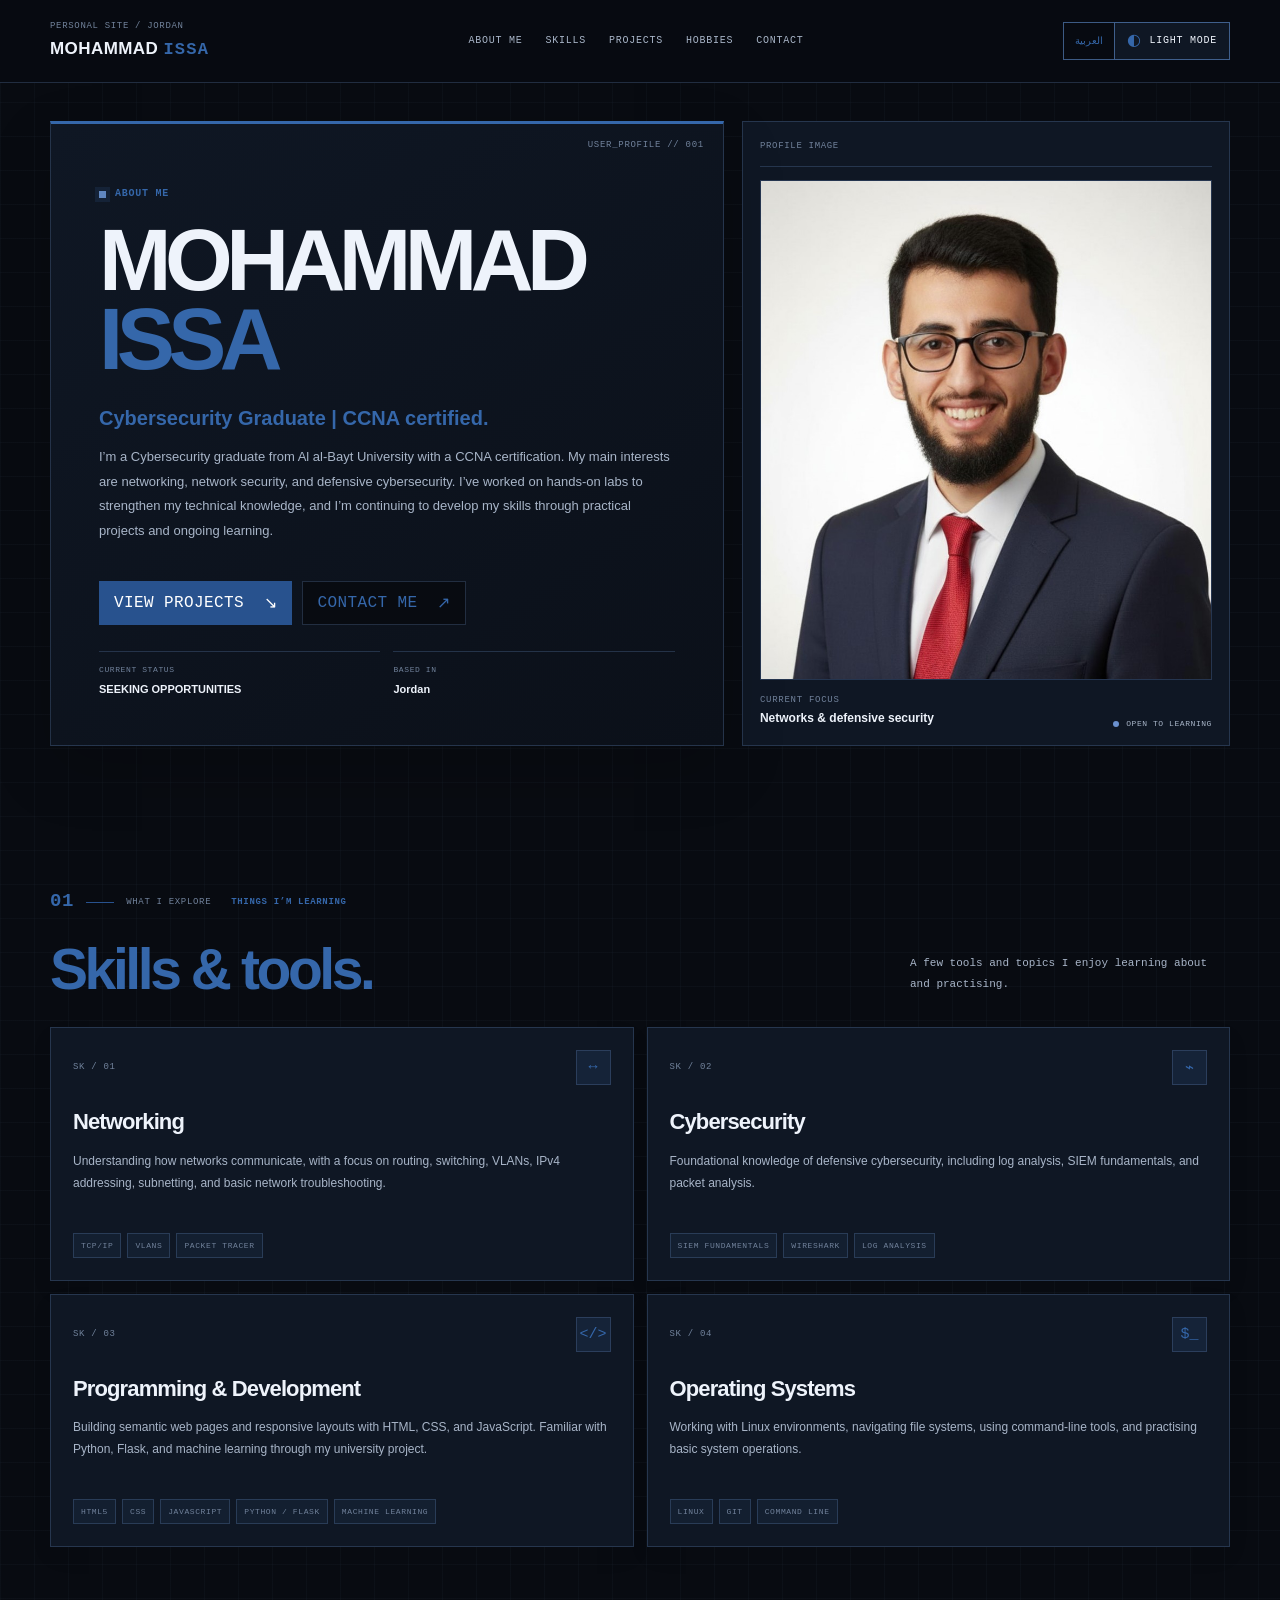
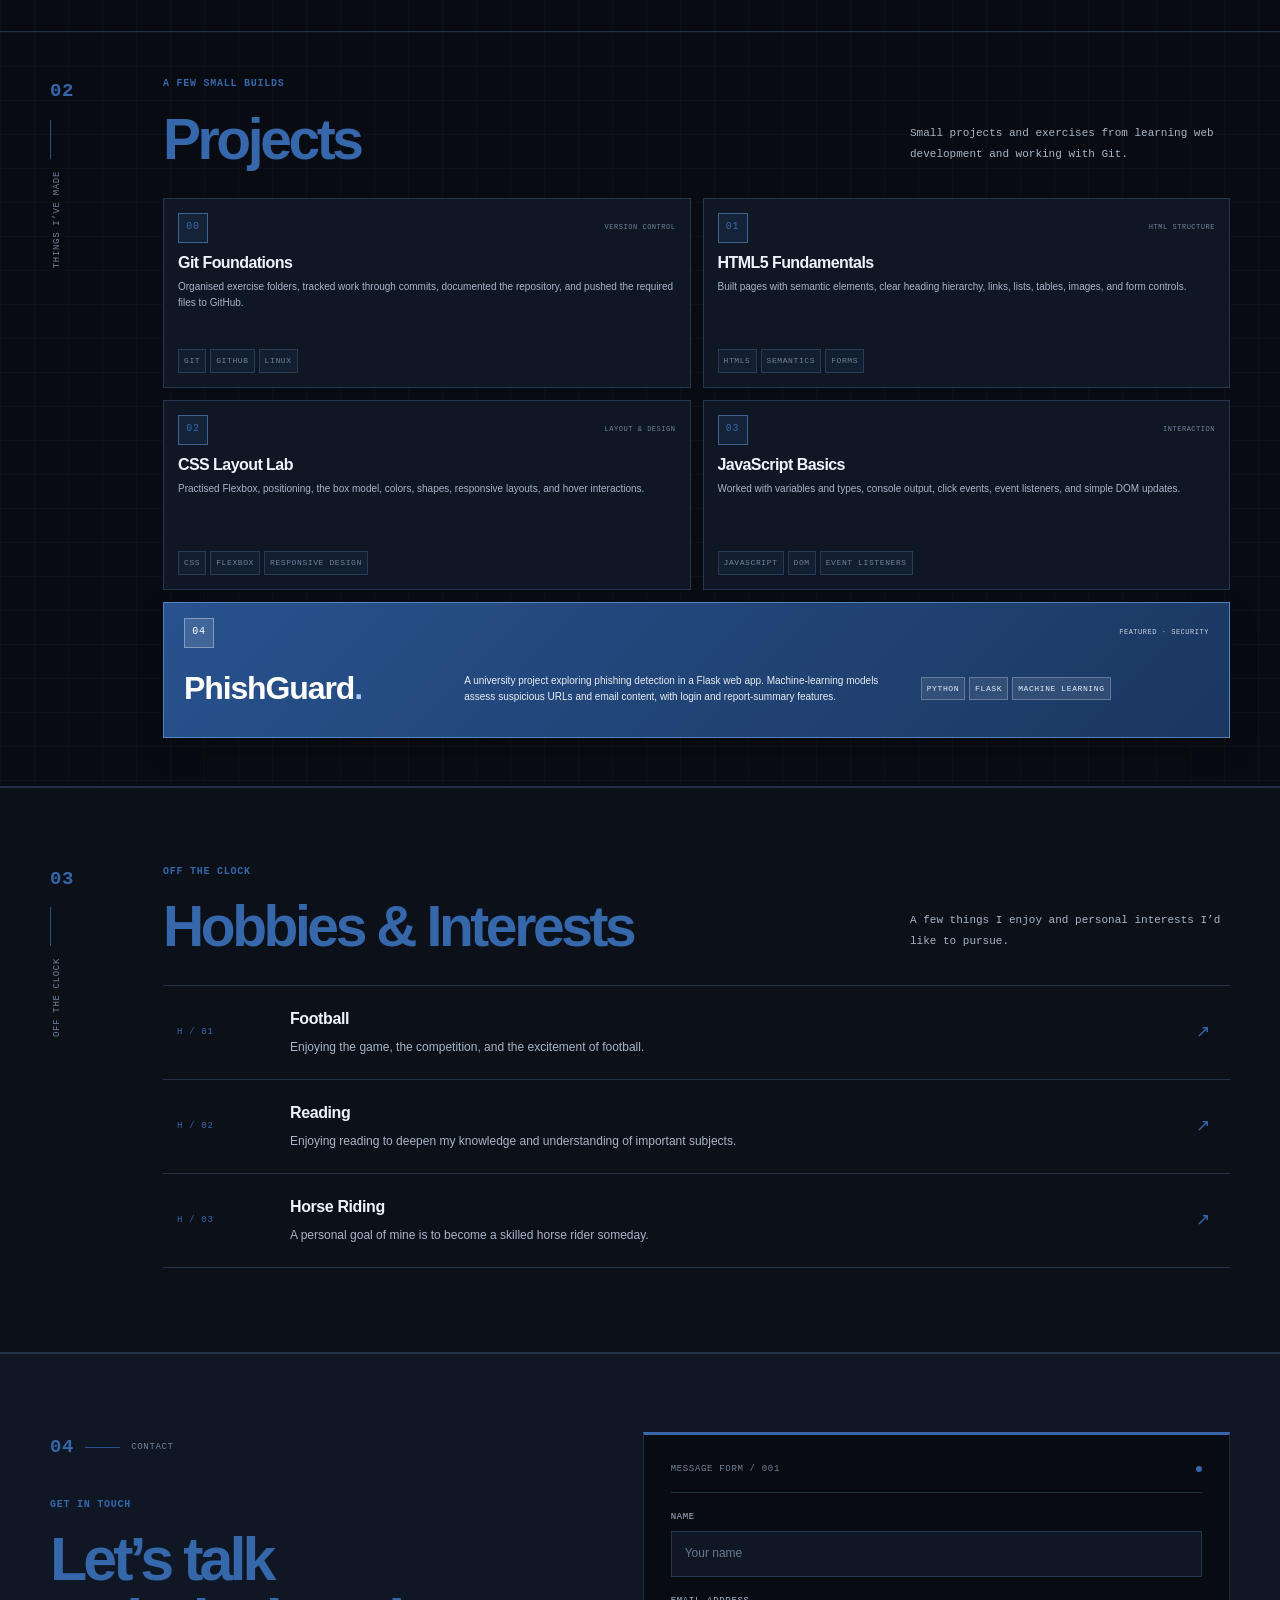
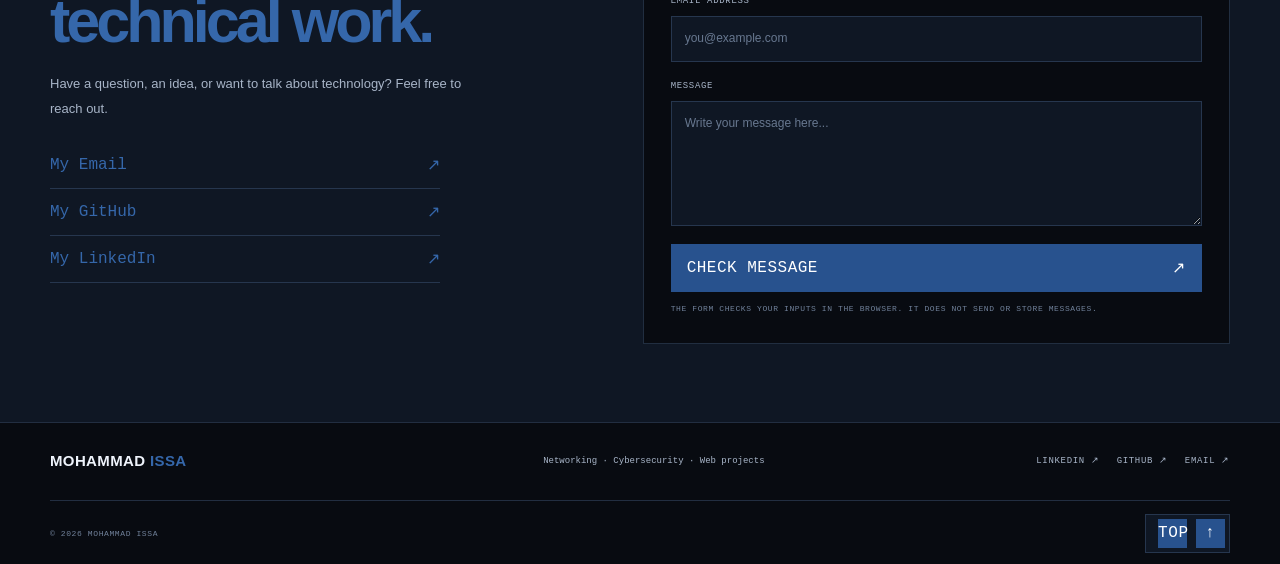
==== commit e83ffb3d: "Added Translation to Arabic, Changed the Hobbies, Added LinkedIn link" ====
--- a/bounce02/index.html
+++ b/bounce02/index.html
@@ -197,6 +197,7 @@
                     <p data-i18n="contact.description">Have a question, an idea, or want to talk about technology? Feel free to reach out.</p>
                     <a class="contact-link" href="mailto:mohammadhakeem917@gmail.com"><span data-i18n="contact.email">My Email</span><span aria-hidden="true">↗</span></a>
                     <a class="contact-link" href="https://github.com/mohammadissa02"target="_blank" rel="noopener noreferrer"><span data-i18n="contact.github">My GitHub</span><span aria-hidden="true">↗</span></a>
+                    <a class="contact-link" href="https://www.linkedin.com/in/mohammad-issa-m17"target="_blank" rel="noopener noreferrer"><span data-i18n="contact.linkedin">My LinkedIn</span><span aria-hidden="true">↗</span></a>
                 </div>
 
                 <form class="contact-form" id="contact-form">
@@ -208,6 +209,7 @@
                     <p class="form-feedback" id="form-feedback" role="status" aria-live="polite"></p>
                     <p class="form-note" data-i18n="form.note">The form checks your inputs in the browser. It does not send or store messages.</p>
                 </form>
+                
             </div>
         </section>
     </main>
@@ -217,7 +219,7 @@
         <div class="container footer-main">
             <a class="footer-wordmark" href="#top"><span data-i18n="name.first">MOHAMMAD</span> <strong data-i18n="name.last">ISSA</strong></a>
             <p data-i18n="footer.summary">Networking · Cybersecurity · Web projects</p>
-            <div class="footer-links"><a href="https://github.com/mohammadissa02" target="_blank" rel="noopener noreferrer" data-i18n="footer.github">GITHUB ↗</a><a href="mailto:mohammadhakeem917@gmail.com" data-i18n="footer.email">EMAIL ↗</a></div>
+            <div class="footer-links"><a href="https://www.linkedin.com/in/mohammad-issa-m17" target="_blank" rel="noopener noreferrer" data-i18n="footer.linkedin">LinkedIn ↗</a><a href="https://github.com/mohammadissa02" target="_blank" rel="noopener noreferrer" data-i18n="footer.github">GITHUB ↗</a><a href="mailto:mohammadhakeem917@gmail.com" data-i18n="footer.email">EMAIL ↗</a></div>
         </div>
         <div class="container footer-bottom">
             <p>© <span id="current-year">2026</span> <span data-i18n="name.fullUpper">MOHAMMAD ISSA</span></p>
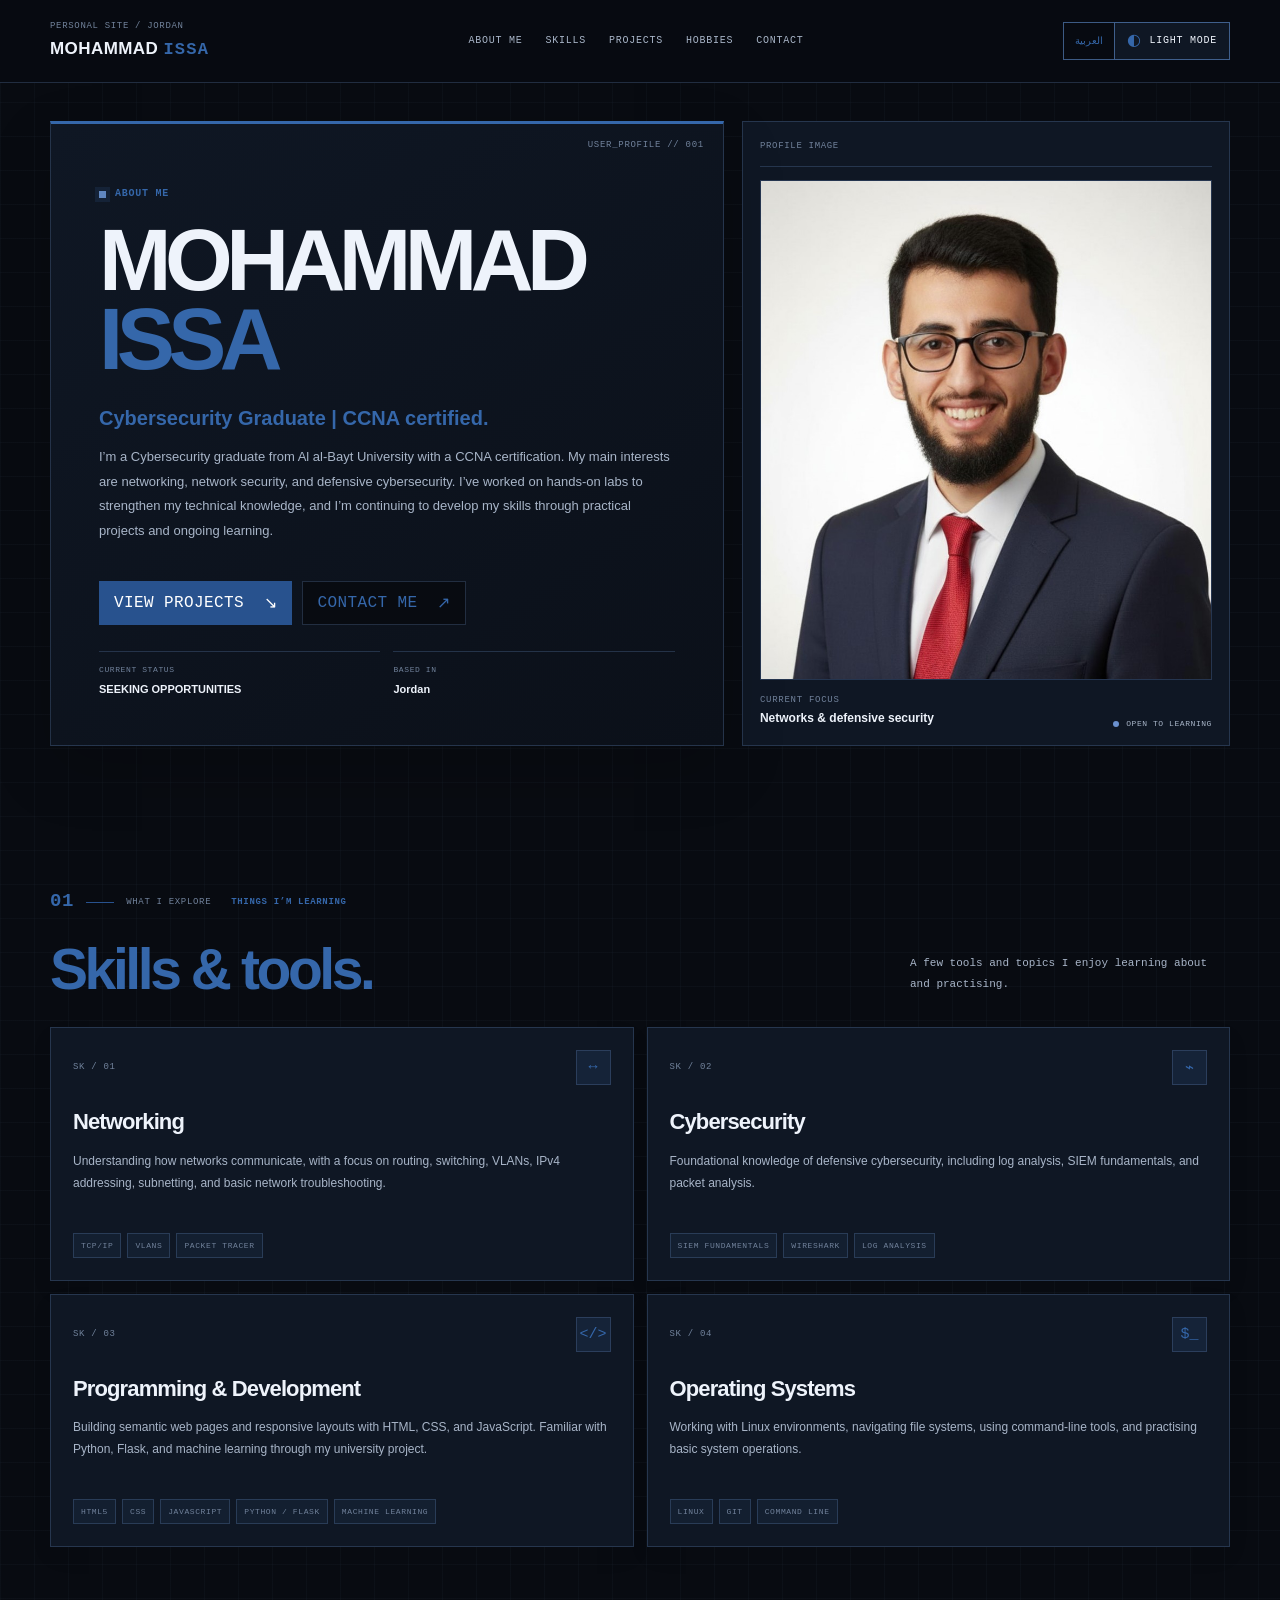
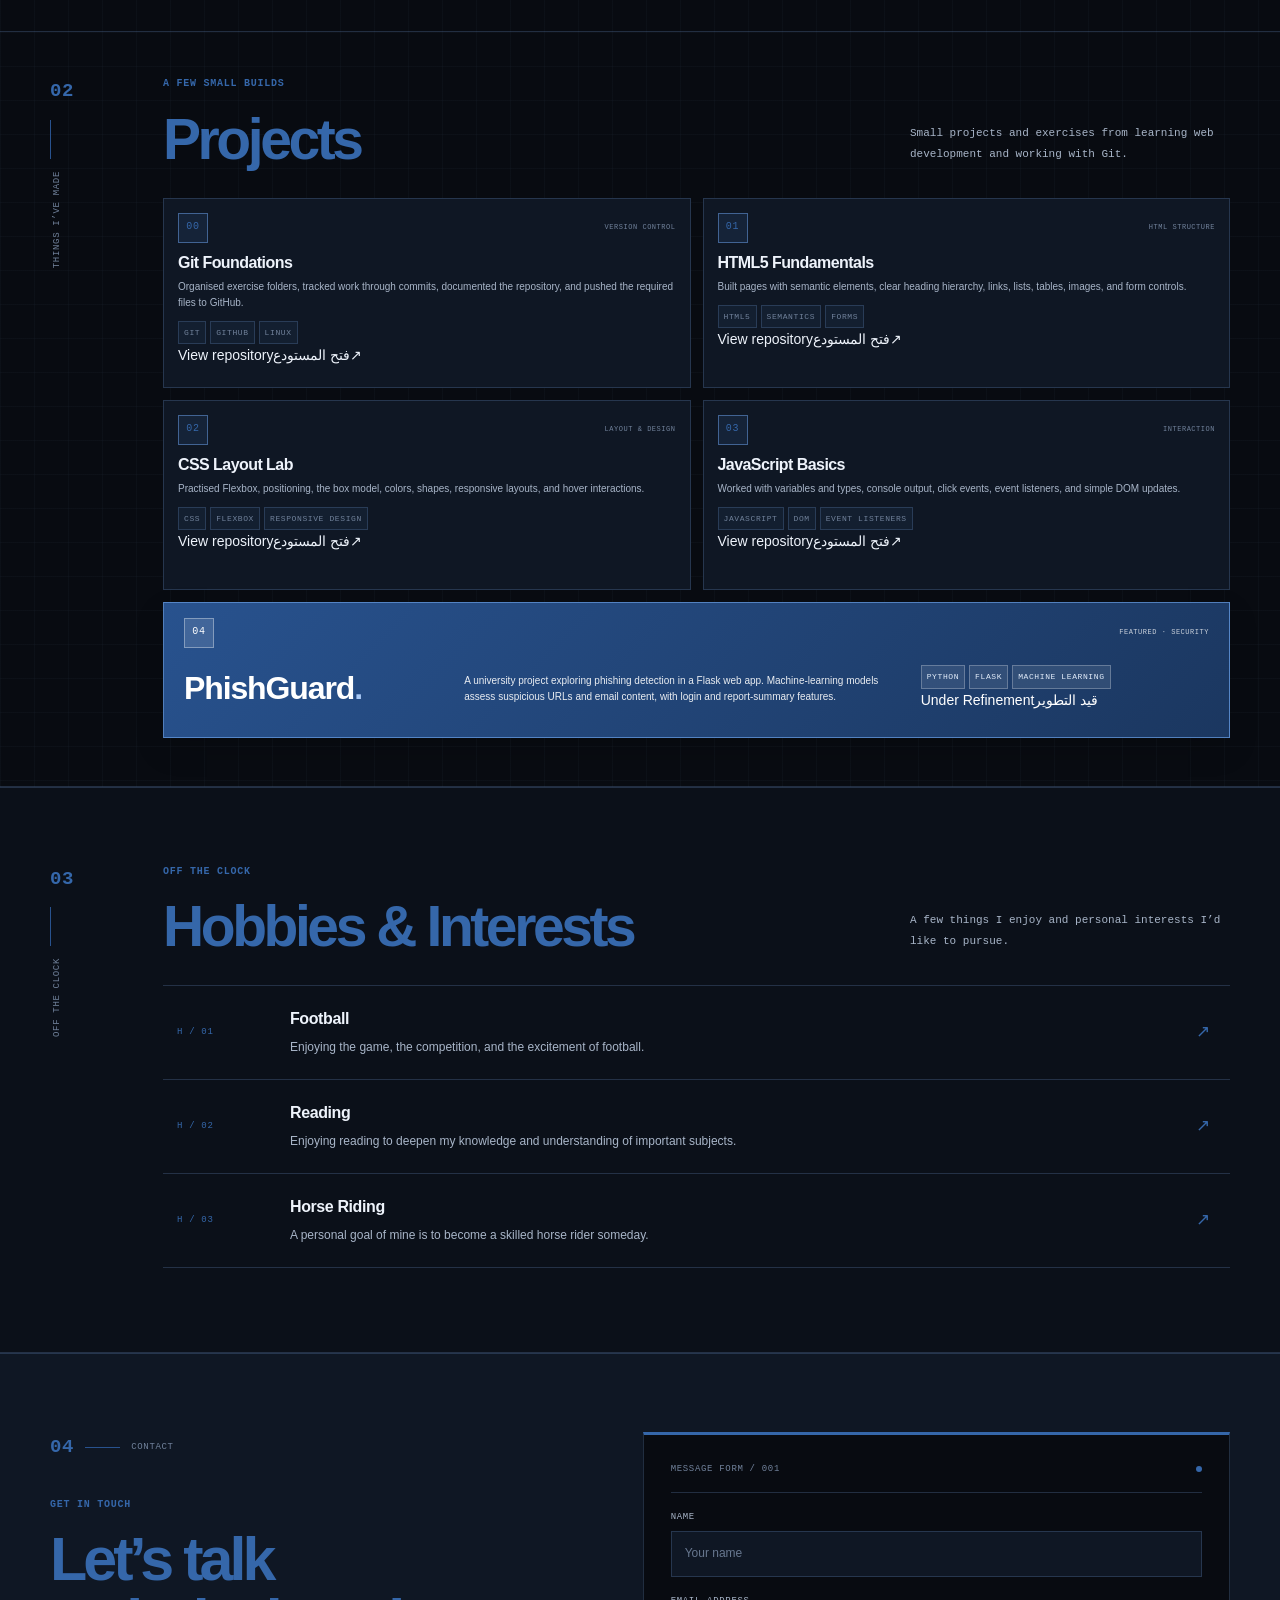
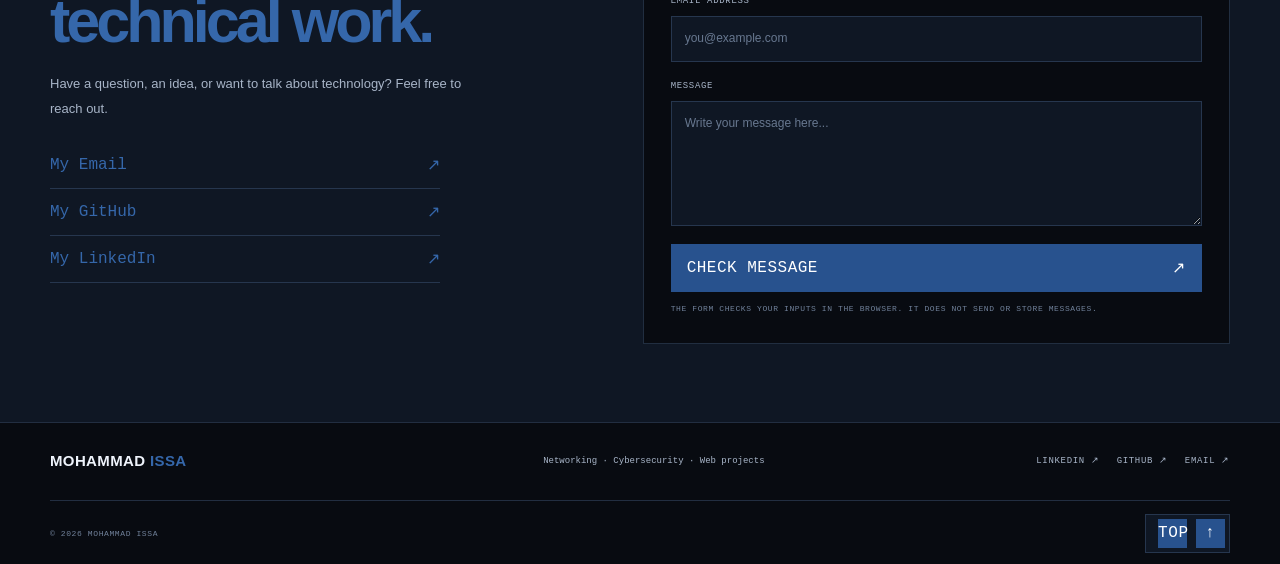
==== commit b87805d5: "index.html" ====
--- a/bounce02/index.html
+++ b/bounce02/index.html
@@ -38,13 +38,12 @@
     </header>
 
     <main>
-  
         <section class="hero container" id="about" aria-labelledby="hero-title">
             <div class="hero-copy">
                 <p class="eyebrow"><span class="status-light" aria-hidden="true"></span> <span data-i18n="hero.eyebrow">ABOUT ME</span></p>
                 <h1 id="hero-title"><span class="hero-name-first" data-i18n="name.first">Mohammad</span><br><span data-i18n="name.lastPeriod">Issa</span></h1>
-                <p class="hero-lead"><span data-i18n="hero.lead">Cybersecurity Graduate | CCNA Certified</span> <span data-i18n="hero.certified">CCNA certified.</span></p>
-                <p class="hero-description" data-i18n="hero.description">I’m a Cybersecurity graduate from Al al-Bayt University with a CCNA certification. My main interests are networking, network security, and defensive cybersecurity. I’ve worked on hands-on labs to strengthen my technical knowledge, and I’m continuing to develop my skills through practical projects and ongoing learning.</p>
+                <p class="hero-lead"><span data-i18n="hero.lead">Cybersecurity | CCNA Certified</span> <span data-i18n="hero.certified">CCNA certified.</span></p>
+                <p class="hero-description" data-i18n="hero.description">I hold a degree in Cybersecurity from Al al-Bayt University and a CCNA certification. My main interests are networking, network security, and defensive cybersecurity. I’ve worked on hands-on labs to strengthen my technical knowledge, and I’m continuing to develop my skills through practical projects and ongoing learning.</p>
                 <div class="hero-actions">
                     <a class="action-link action-primary" href="#projects"><span data-i18n="hero.viewProjects">View projects</span> <span aria-hidden="true">↘</span></a>
                     <a class="action-link" href="#contact"><span data-i18n="hero.contactMe">Contact me</span> <span aria-hidden="true">↗</span></a>
@@ -60,8 +59,6 @@
                 <div class="portrait-frame">
                     <div class="portrait-grid" aria-hidden="true"></div>
                     <img class="profile-image" src="assets/profile.jpg" alt="Profile photo" data-i18n-alt="profile.alt" loading="eager">
-                    
-                    
                 </div>
                 <div class="profile-panel-footer">
                     <div><span class="panel-label" data-i18n="profile.focus">CURRENT FOCUS</span><strong data-i18n="profile.focusValue">Networks &amp; defensive security</strong></div>
@@ -70,8 +67,6 @@
             </aside>
         </section>
 
-
-       
         <section class="section container" id="skills" aria-labelledby="skills-heading">
             <div class="section-identity skills-identity">
                 <span class="section-number">01</span>
@@ -100,7 +95,7 @@
                     </article>
                     <article class="skill-card">
                         <div class="skill-card-top"><span class="skill-index">SK / 03</span><span class="skill-symbol" aria-hidden="true">&lt;/&gt;</span></div>
-                        <h3 data-i18n="skills.web">Programming & Development</h3>
+                        <h3 data-i18n="skills.web">Programming &amp; Development</h3>
                         <p data-i18n="skills.webDesc">Building semantic web pages and responsive layouts with HTML, CSS, and JavaScript. Familiar with Python, Flask, and machine learning through a university project.</p>
                         <div class="tag-list"><span>HTML5</span><span>CSS</span><span>JavaScript</span><span>Python / Flask</span><span>Machine Learning</span></div>
                     </article>
@@ -111,11 +106,9 @@
                         <div class="tag-list"><span>Linux</span><span>Git</span><span>Command Line</span></div>
                     </article>
                 </div>
-                
-            </div>
-        </section>
-
-      
+            </div>
+        </section>
+
         <section class="projects-section" id="projects" aria-labelledby="projects-heading">
             <div class="container section-layout">
                 <div class="section-identity">
@@ -129,43 +122,56 @@
                         <p class="section-summary" data-i18n="projects.summary">Small projects and exercises from learning web development and working with Git.</p>
                     </div>
                     <div class="project-grid">
-                        <a class="project-card project-repo-card" href="https://github.com/mohammadissa02/discovery-web-piscine-submission" target="_blank" rel="noopener noreferrer" data-i18n-aria="project.gitOpen">
+                        <article class="project-card">
                             <div class="project-card-top"><span class="project-index">00</span><span class="project-category" data-i18n="project.gitCategory">VERSION CONTROL</span></div>
                             <h3 data-i18n="project.gitTitle">Git Foundations</h3>
                             <p data-i18n="project.gitDesc">Organised exercise folders, tracked work through commits, documented the repository, and pushed the required files to GitHub.</p>
-                            <div class="tag-list"><span>Git</span><span>GitHub</span><span>Linux</span></div>
-                        </a>
-                        <a class="project-card project-repo-card" href="https://github.com/mohammadissa02/Project-01-HTML-Fundamentals" target="_blank" rel="noopener noreferrer" data-i18n-aria="project.htmlOpen">
+                            <div class="project-card-footer">
+                                <div class="tag-list"><span>Git</span><span>GitHub</span><span>Linux</span></div>
+                                <a class="project-link" href="https://github.com/mohammadissa02/discovery-web-piscine-submission" target="_blank" rel="noopener noreferrer" data-i18n-aria="project.gitOpen" aria-label="Open Git Foundations repository"><span class="project-link-label-en">View repository</span><span class="project-link-label-ar" lang="ar" dir="rtl">فتح المستودع</span><span class="project-link-arrow" aria-hidden="true">↗</span></a>
+                            </div>
+                        </article>
+                        <article class="project-card">
                             <div class="project-card-top"><span class="project-index">01</span><span class="project-category" data-i18n="project.htmlCategory">HTML STRUCTURE</span></div>
                             <h3 data-i18n="project.htmlTitle">HTML5 Fundamentals</h3>
                             <p data-i18n="project.htmlDesc">Built pages with semantic elements, clear heading hierarchy, links, lists, tables, images, and form controls.</p>
-                            <div class="tag-list"><span>HTML5</span><span>Semantics</span><span>Forms</span></div>
-                        </a>
-                        <a class="project-card project-repo-card" href="https://github.com/mohammadissa02/Project-02-CSS-Visual-Presentation" target="_blank" rel="noopener noreferrer" data-i18n-aria="project.cssOpen">
+                            <div class="project-card-footer">
+                                <div class="tag-list"><span>HTML5</span><span>Semantics</span><span>Forms</span></div>
+                                <a class="project-link" href="https://github.com/mohammadissa02/Project-01-HTML-Fundamentals" target="_blank" rel="noopener noreferrer" data-i18n-aria="project.htmlOpen" aria-label="Open HTML5 Fundamentals repository"><span class="project-link-label-en">View repository</span><span class="project-link-label-ar" lang="ar" dir="rtl">فتح المستودع</span><span class="project-link-arrow" aria-hidden="true">↗</span></a>
+                            </div>
+                        </article>
+                        <article class="project-card">
                             <div class="project-card-top"><span class="project-index">02</span><span class="project-category" data-i18n="project.cssCategory">LAYOUT &amp; DESIGN</span></div>
                             <h3 data-i18n="project.cssTitle">CSS Layout Lab</h3>
                             <p data-i18n="project.cssDesc">Practised Flexbox, positioning, the box model, colors, shapes, responsive layouts, and hover interactions.</p>
-                            <div class="tag-list"><span>CSS</span><span>Flexbox</span><span>Responsive Design</span></div>
-                        </a>
-                        <a class="project-card project-repo-card" href="https://github.com/mohammadissa02/Project-03-JavaScript-Interactivity" target="_blank" rel="noopener noreferrer" data-i18n-aria="project.jsOpen">
+                            <div class="project-card-footer">
+                                <div class="tag-list"><span>CSS</span><span>Flexbox</span><span>Responsive Design</span></div>
+                                <a class="project-link" href="https://github.com/mohammadissa02/Project-02-CSS-Visual-Presentation" target="_blank" rel="noopener noreferrer" data-i18n-aria="project.cssOpen" aria-label="Open CSS Layout Lab repository"><span class="project-link-label-en">View repository</span><span class="project-link-label-ar" lang="ar" dir="rtl">فتح المستودع</span><span class="project-link-arrow" aria-hidden="true">↗</span></a>
+                            </div>
+                        </article>
+                        <article class="project-card">
                             <div class="project-card-top"><span class="project-index">03</span><span class="project-category" data-i18n="project.jsCategory">INTERACTION</span></div>
                             <h3 data-i18n="project.jsTitle">JavaScript Basics</h3>
                             <p data-i18n="project.jsDesc">Worked with variables and types, console output, click events, event listeners, and simple DOM updates.</p>
-                            <div class="tag-list"><span>JavaScript</span><span>DOM</span><span>Event Listeners</span></div>
-                        </a>
+                            <div class="project-card-footer">
+                                <div class="tag-list"><span>JavaScript</span><span>DOM</span><span>Event Listeners</span></div>
+                                <a class="project-link" href="https://github.com/mohammadissa02/Project-03-JavaScript-Interactivity" target="_blank" rel="noopener noreferrer" data-i18n-aria="project.jsOpen" aria-label="Open JavaScript Basics repository"><span class="project-link-label-en">View repository</span><span class="project-link-label-ar" lang="ar" dir="rtl">فتح المستودع</span><span class="project-link-arrow" aria-hidden="true">↗</span></a>
+                            </div>
+                        </article>
                         <article class="project-card project-card-featured" id="phishguard">
                             <div class="project-card-top"><span class="project-index">04</span><span class="project-category" data-i18n="project.phishCategory">FEATURED · SECURITY</span></div>
                             <h3><span data-i18n="project.phishTitle">PhishGuard</span><span class="project-title-dot">.</span></h3>
                             <p data-i18n="project.phishDesc">A university project exploring phishing detection in a Flask web app. Machine-learning models assess suspicious URLs and email content, with login and report-summary features.</p>
-                            <div class="tag-list"><span>Python</span><span>Flask</span><span>Machine Learning</span></div>
-                        </article>
-                    </div>
-
-                </div>
-            </div>
-        </section>
-
-       
+                            <div class="project-card-footer">
+                                <div class="tag-list"><span>Python</span><span>Flask</span><span>Machine Learning</span></div>
+                                <span class="project-status-label" role="status"><span class="project-status-label-en">Under Refinement</span><span class="project-status-label-ar" lang="ar" dir="rtl">قيد التطوير</span></span>
+                            </div>
+                        </article>
+                    </div>
+                </div>
+            </div>
+        </section>
+
         <section class="section hobbies-section" id="hobbies" aria-labelledby="hobbies-heading">
             <div class="container section-layout">
                 <div class="section-identity">
@@ -187,7 +193,6 @@
             </div>
         </section>
 
-       
         <section class="contact-section" id="contact" aria-labelledby="contact-heading">
             <div class="container contact-layout">
                 <div class="contact-copy">
@@ -196,8 +201,8 @@
                     <h2 id="contact-heading"><span data-i18n="contact.headingMain">Let’s talk</span><br><span data-i18n="contact.headingAccent">technical work.</span></h2>
                     <p data-i18n="contact.description">Have a question, an idea, or want to talk about technology? Feel free to reach out.</p>
                     <a class="contact-link" href="mailto:mohammadhakeem917@gmail.com"><span data-i18n="contact.email">My Email</span><span aria-hidden="true">↗</span></a>
-                    <a class="contact-link" href="https://github.com/mohammadissa02"target="_blank" rel="noopener noreferrer"><span data-i18n="contact.github">My GitHub</span><span aria-hidden="true">↗</span></a>
-                    <a class="contact-link" href="https://www.linkedin.com/in/mohammad-issa-m17"target="_blank" rel="noopener noreferrer"><span data-i18n="contact.linkedin">My LinkedIn</span><span aria-hidden="true">↗</span></a>
+                    <a class="contact-link" href="https://github.com/mohammadissa02" target="_blank" rel="noopener noreferrer"><span data-i18n="contact.github">My GitHub</span><span aria-hidden="true">↗</span></a>
+                    <a class="contact-link" href="https://www.linkedin.com/in/mohammad-issa-m17" target="_blank" rel="noopener noreferrer"><span data-i18n="contact.linkedin">My LinkedIn</span><span aria-hidden="true">↗</span></a>
                 </div>
 
                 <form class="contact-form" id="contact-form">
@@ -209,12 +214,10 @@
                     <p class="form-feedback" id="form-feedback" role="status" aria-live="polite"></p>
                     <p class="form-note" data-i18n="form.note">The form checks your inputs in the browser. It does not send or store messages.</p>
                 </form>
-                
             </div>
         </section>
     </main>
 
-    
     <footer class="site-footer">
         <div class="container footer-main">
             <a class="footer-wordmark" href="#top"><span data-i18n="name.first">MOHAMMAD</span> <strong data-i18n="name.last">ISSA</strong></a>
--- a/bounce02/style.css
+++ b/bounce02/style.css
@@ -59,7 +59,7 @@
 .container { width: min(1180px, calc(100% - 56px)); margin-inline: auto; }
 .page-top-anchor { display: block; height: 0; scroll-margin-top: 0; }
 
-/* Navigation */
+
 .site-header {
     position: sticky;
     top: 0;
@@ -104,7 +104,7 @@
 .theme-toggle:hover { background: var(--blue-soft); border-color: var(--blue-hover); }
 .theme-icon { color: var(--blue-hover); font-size: 16px; line-height: 1; }
 
-/* About Me / hero with photo */
+
 .hero {
     display: grid;
     grid-template-columns: minmax(0, 1.16fr) minmax(300px, .84fr);
@@ -199,7 +199,7 @@
 .availability-mark { display: inline-flex; align-items: center; gap: 7px; color: var(--muted); font: 8px "SFMono-Regular", Consolas, monospace; letter-spacing: .07em; }
 .availability-mark i { width: 6px; height: 6px; background: #6b91cf; border-radius: 50%; }
 
-/* Section layout and headings */
+
 .section { padding-block: 76px 84px; }
 .background-section, .hobbies-section { padding-block: 76px 84px; background: var(--raised); border-block: 1px solid var(--border); }
 .section-layout, .background-layout { display: grid; grid-template-columns: 88px minmax(0, 1fr); gap: 25px; }
@@ -218,7 +218,7 @@
 .section-heading-row h2 span { color: var(--blue-hover); }
 .section-summary { max-width: 320px; margin: 0 0 4px; color: var(--muted); font: 11px/1.9 "SFMono-Regular", Consolas, monospace; }
 
-/* Education and training records */
+
 .background-records { border-top: 1px solid var(--border); }
 .background-record { display: grid; grid-template-columns: 155px minmax(0, 1fr) auto; align-items: center; gap: 18px; padding: 19px 16px; border-bottom: 1px solid var(--border); transition: background .15s ease; }
 .background-record:hover { background: var(--blue-soft); }
@@ -227,7 +227,6 @@
 .background-record p { margin: 0; color: var(--muted); font-size: 11px; line-height: 1.7; }
 .record-status { padding: 5px 7px; border: 1px solid var(--border); color: var(--blue-hover); font-size: 8px; white-space: nowrap; }
 
-/* Required skills grid */
 .skills-grid { display: grid; grid-template-columns: repeat(2, minmax(0, 1fr)); gap: 13px; }
 .skill-card { min-width: 0; padding: 22px; background: var(--panel); border: 1px solid var(--border); box-shadow: 0 10px 25px rgba(0, 0, 0, .04); transition: border-color .18s ease, transform .18s ease, background .18s ease; }
 .skill-card:hover { transform: translateY(-3px); border-color: var(--border-strong); background: var(--panel-alt); }
@@ -241,7 +240,7 @@
 .honesty-note { display: flex; align-items: flex-start; gap: 9px; margin: 16px 0 0; color: var(--faint); font-size: 10px; line-height: 1.8; }
 .honesty-note span { display: grid; place-items: center; flex: 0 0 16px; width: 16px; height: 16px; border: 1px solid var(--border-strong); color: var(--blue-hover); font: 10px monospace; }
 
-/* Project showcase */
+
 .projects-section { padding-block: 44px 48px; border-block: 1px solid var(--border); }
 .project-grid { display: grid; grid-template-columns: repeat(2, minmax(0, 1fr)); gap: 12px; }
 .project-card { display: flex; flex-direction: column; min-width: 0; min-height: 190px; padding: 14px; border: 1px solid var(--border); background: var(--panel); transition: border-color .18s ease, transform .18s ease; }
@@ -293,7 +292,7 @@
 .featured-project-bottom { padding-top: 13px; border-top: 1px solid rgba(255, 255, 255, .28); }
 .project-note { margin: 13px 0 0; color: var(--faint); font-size: 9px; line-height: 1.8; }
 
-/* Hobbies */
+
 .hobbies-list { border-top: 1px solid var(--border); }
 .hobby-row { display: grid; grid-template-columns: 95px minmax(0, 1fr) 20px; align-items: center; gap: 18px; padding: 20px 14px; border-bottom: 1px solid var(--border); transition: background .15s ease; }
 .hobby-row:hover { background: var(--blue-soft); }
@@ -302,7 +301,7 @@
 .hobby-row p { max-width: 720px; margin: 0; color: var(--muted); font-size: 12px; line-height: 1.8; }
 .hobby-arrow { color: var(--blue-hover); font-size: 17px; }
 
-/* Contact form and footer */
+
 .contact-section { padding-block: 78px; border-top: 1px solid var(--border); background: var(--panel); }
 .contact-layout { display: grid; grid-template-columns: minmax(0, .9fr) minmax(0, 1fr); gap: clamp(28px, 5vw, 66px); align-items: start; }
 .contact-identity { flex-direction: row; align-items: center; gap: 11px; margin-bottom: 34px; }
@@ -461,7 +460,7 @@
 }
 
 
-/* Bounce 02 — language switcher and RTL support */
+
 .language-toggle {
     flex: 0 0 auto;
     border: 1px solid var(--border-strong);
@@ -512,7 +511,7 @@
 }
 html[lang="ar"] .hero-copy::before { content: "ملف المستخدم // 001"; letter-spacing: 0; }
 
-/* Arabic: keep both name parts on one line and move the freed line space to the end of the bio. */
+
 html[lang="ar"] #hero-title br { display: none; }
 html[lang="ar"] #hero-title { min-height: 0; }
 html[lang="ar"] #hero-title [data-i18n="name.lastPeriod"] { margin-inline-start: 0.18em; }
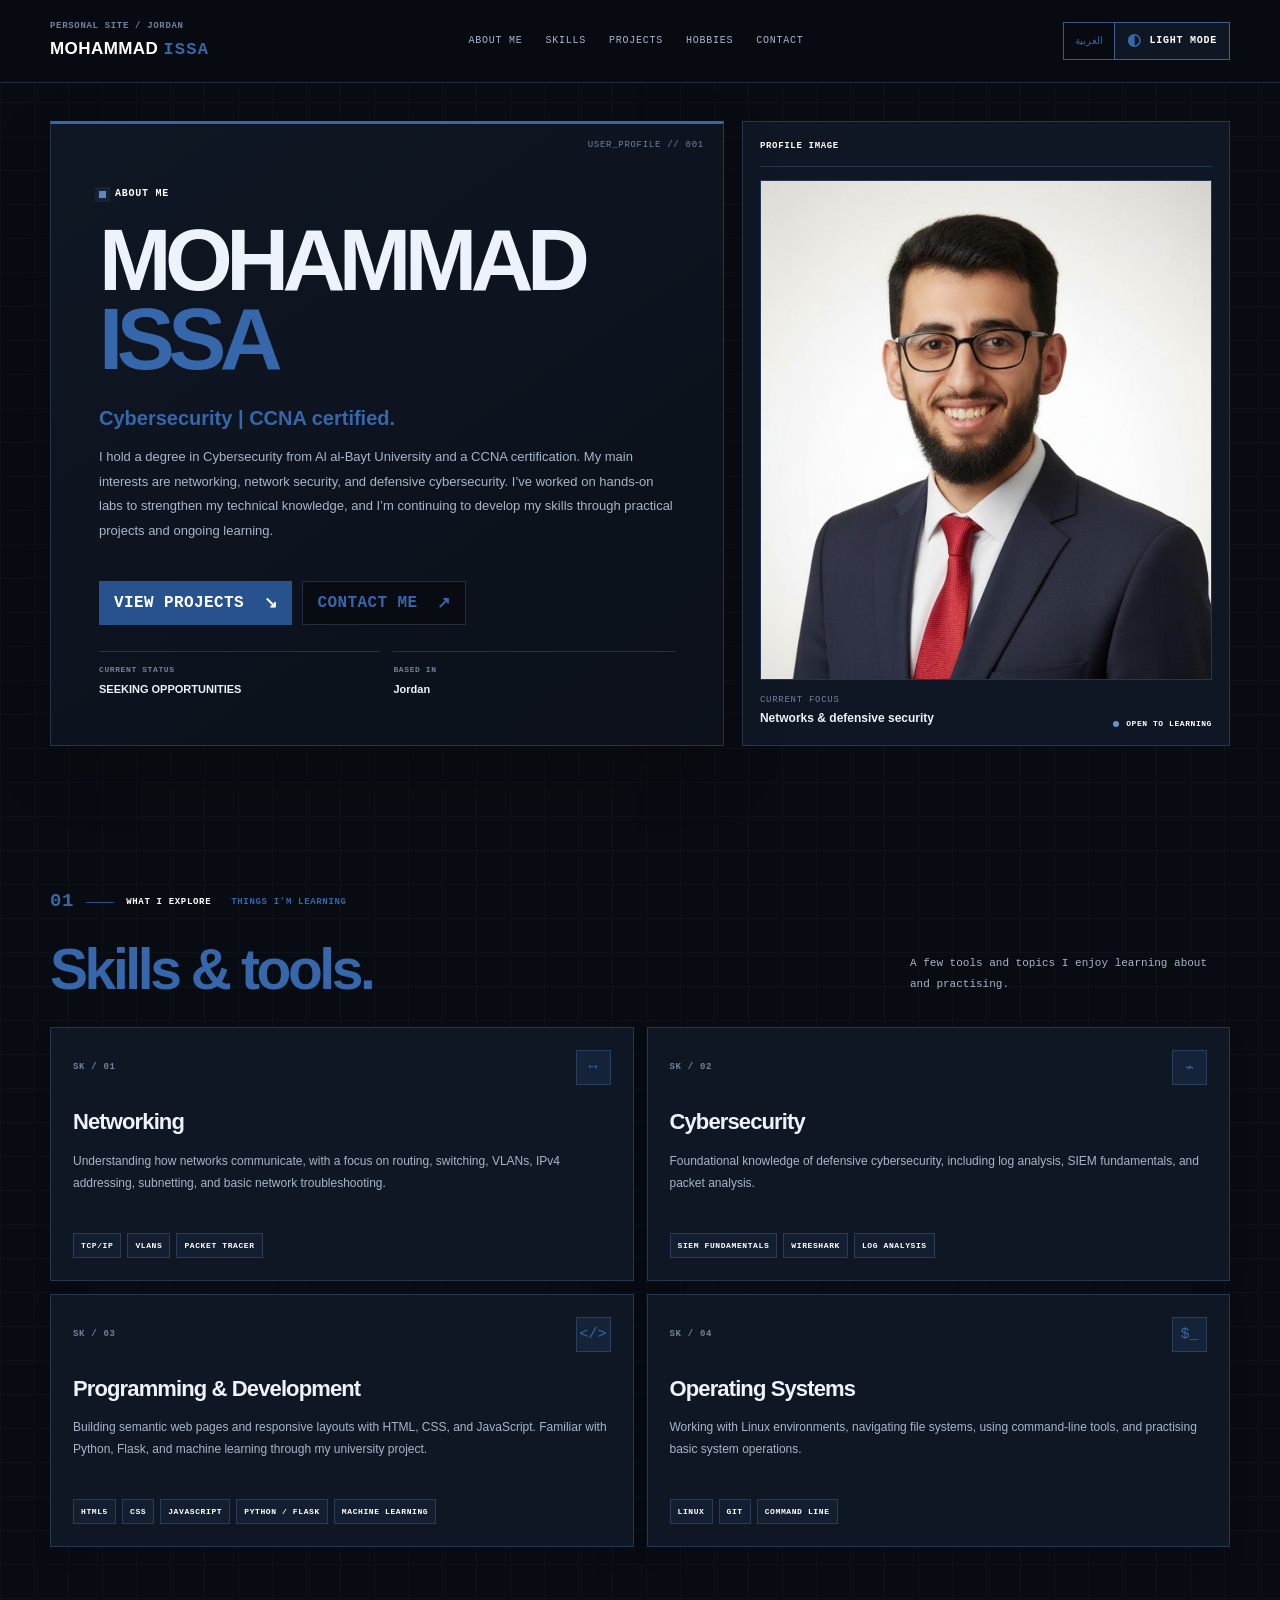
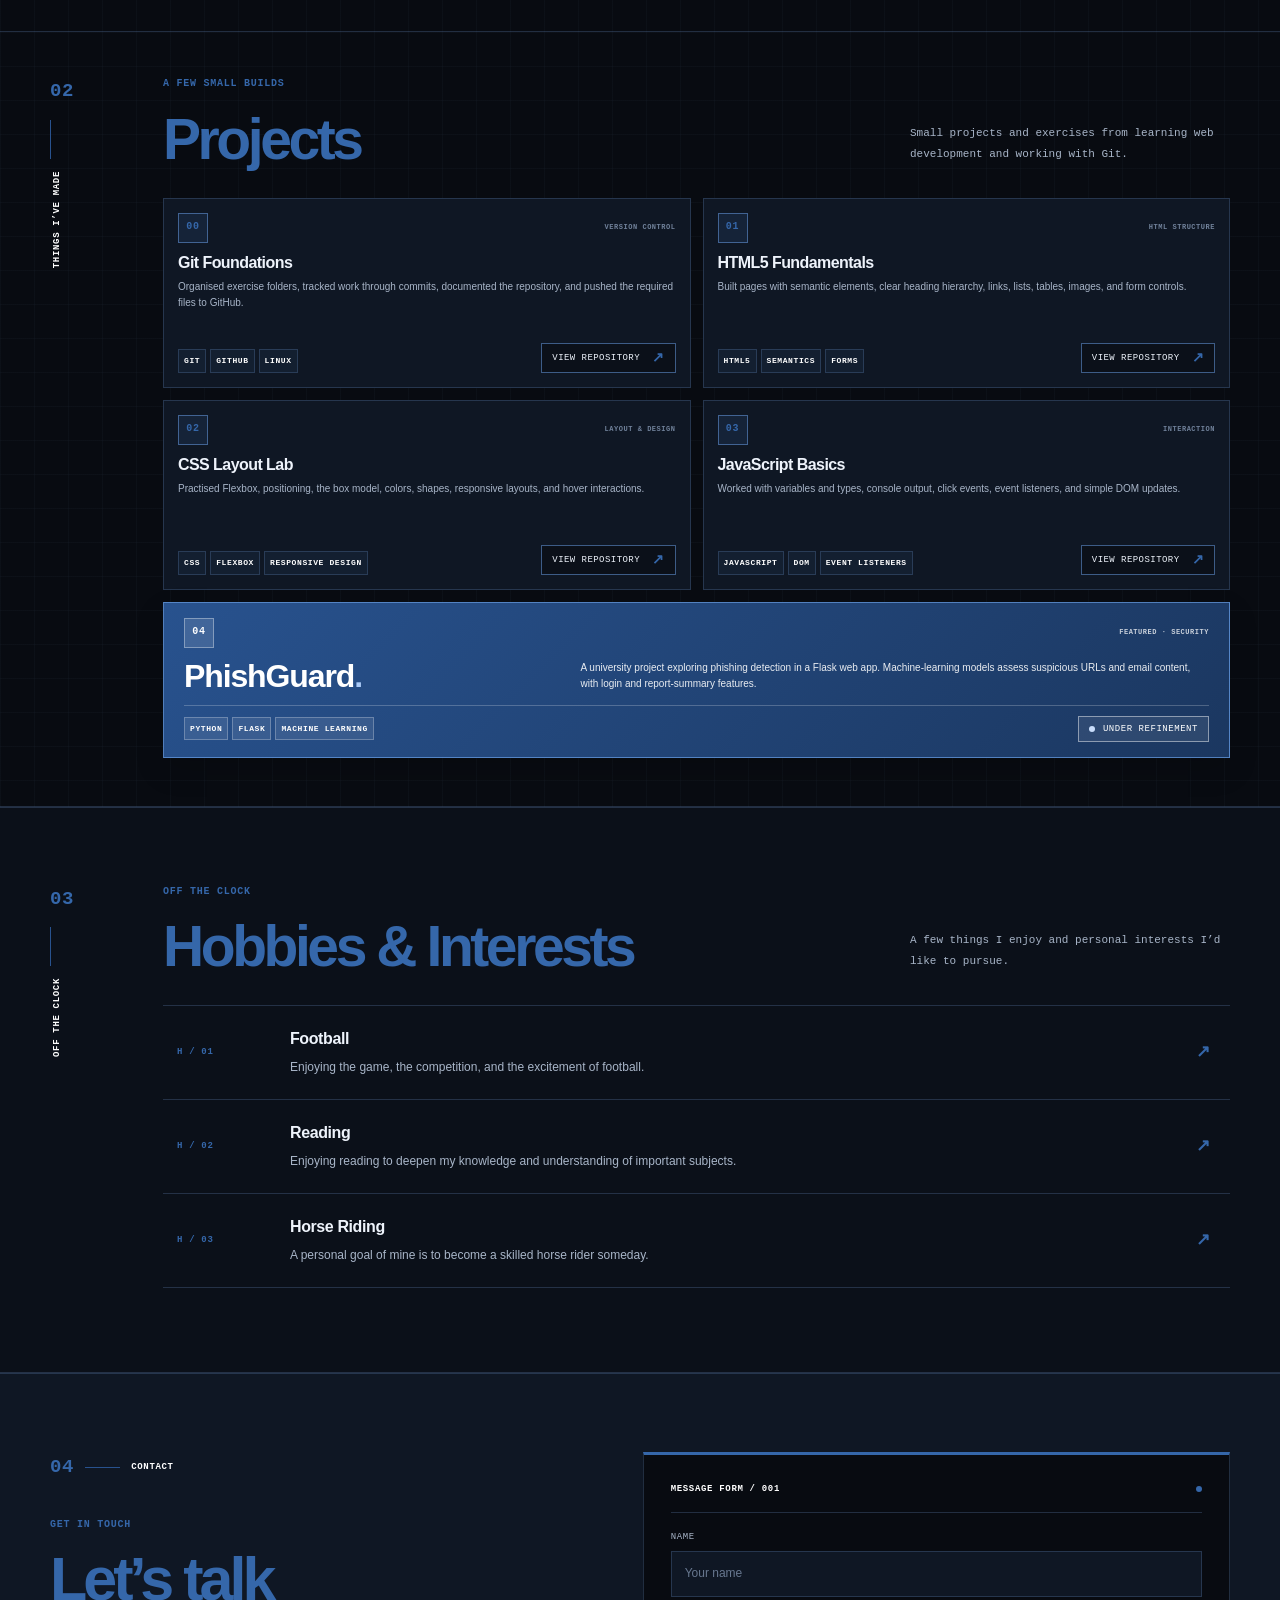
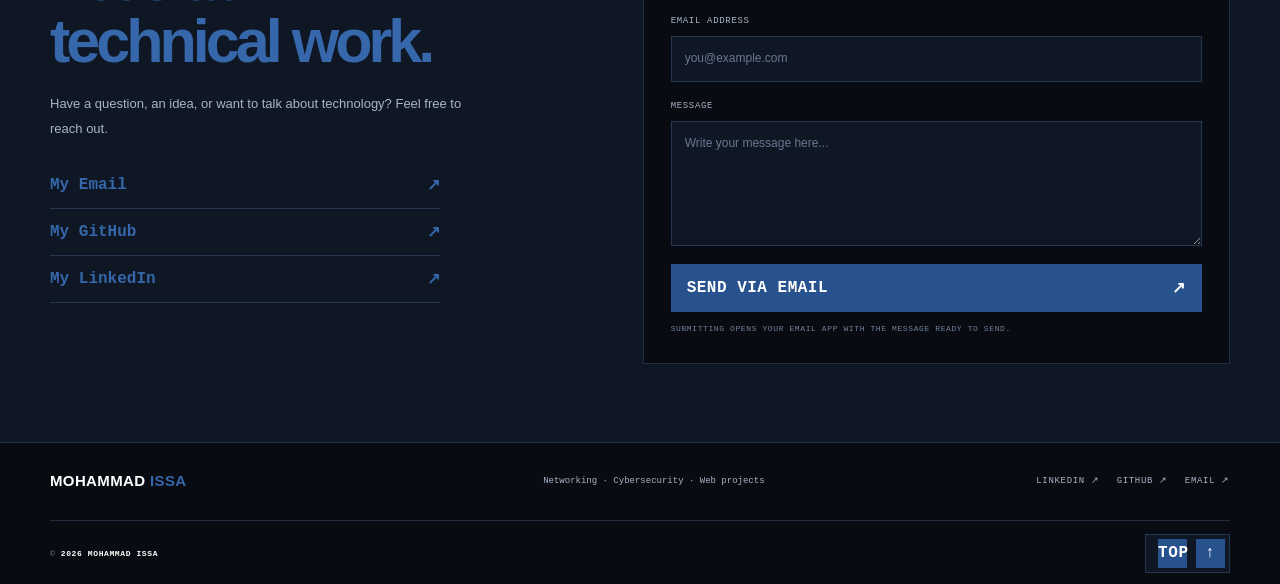
==== commit 92f61fc6: "Update index.html" ====
--- a/bounce02/index.html
+++ b/bounce02/index.html
@@ -11,7 +11,6 @@
 </head>
 <body>
     <span id="top" class="page-top-anchor" aria-hidden="true"></span>
-
     <header class="site-header">
         <nav class="navbar container" aria-label="Main navigation" data-i18n-aria="aria.navigation">
             <a class="wordmark" href="#top" aria-label="Mohammad Issa home" data-i18n-aria="aria.home">
--- a/bounce02/style.css
+++ b/bounce02/style.css
@@ -1,4 +1,3 @@
-/* SYSTEMS CONSOLE — black / deep blue, plain CSS only */
 :root {
     color-scheme: dark;
     --page: #080b11;
@@ -58,7 +57,6 @@
 }
 .container { width: min(1180px, calc(100% - 56px)); margin-inline: auto; }
 .page-top-anchor { display: block; height: 0; scroll-margin-top: 0; }
-
 
 .site-header {
     position: sticky;
@@ -103,7 +101,6 @@
 }
 .theme-toggle:hover { background: var(--blue-soft); border-color: var(--blue-hover); }
 .theme-icon { color: var(--blue-hover); font-size: 16px; line-height: 1; }
-
 
 .hero {
     display: grid;
@@ -199,7 +196,6 @@
 .availability-mark { display: inline-flex; align-items: center; gap: 7px; color: var(--muted); font: 8px "SFMono-Regular", Consolas, monospace; letter-spacing: .07em; }
 .availability-mark i { width: 6px; height: 6px; background: #6b91cf; border-radius: 50%; }
 
-
 .section { padding-block: 76px 84px; }
 .background-section, .hobbies-section { padding-block: 76px 84px; background: var(--raised); border-block: 1px solid var(--border); }
 .section-layout, .background-layout { display: grid; grid-template-columns: 88px minmax(0, 1fr); gap: 25px; }
@@ -218,7 +214,6 @@
 .section-heading-row h2 span { color: var(--blue-hover); }
 .section-summary { max-width: 320px; margin: 0 0 4px; color: var(--muted); font: 11px/1.9 "SFMono-Regular", Consolas, monospace; }
 
-
 .background-records { border-top: 1px solid var(--border); }
 .background-record { display: grid; grid-template-columns: 155px minmax(0, 1fr) auto; align-items: center; gap: 18px; padding: 19px 16px; border-bottom: 1px solid var(--border); transition: background .15s ease; }
 .background-record:hover { background: var(--blue-soft); }
@@ -240,29 +235,76 @@
 .honesty-note { display: flex; align-items: flex-start; gap: 9px; margin: 16px 0 0; color: var(--faint); font-size: 10px; line-height: 1.8; }
 .honesty-note span { display: grid; place-items: center; flex: 0 0 16px; width: 16px; height: 16px; border: 1px solid var(--border-strong); color: var(--blue-hover); font: 10px monospace; }
 
-
 .projects-section { padding-block: 44px 48px; border-block: 1px solid var(--border); }
 .project-grid { display: grid; grid-template-columns: repeat(2, minmax(0, 1fr)); gap: 12px; }
 .project-card { display: flex; flex-direction: column; min-width: 0; min-height: 190px; padding: 14px; border: 1px solid var(--border); background: var(--panel); transition: border-color .18s ease, transform .18s ease; }
 .project-card:hover { transform: translateY(-3px); border-color: var(--border-strong); }
-.project-repo-card { cursor: pointer; }
-.project-repo-card:focus-visible { outline-offset: 4px; }
 .project-card-top { display: flex; align-items: center; justify-content: space-between; gap: 8px; margin-bottom: 10px; }
 .project-index { display: grid; place-items: center; flex: 0 0 30px; width: 30px; height: 30px; border: 1px solid var(--border-strong); background: var(--blue-soft); color: var(--blue-hover); font-size: 10px; }
 .project-category { color: var(--faint); font-size: 7px; text-align: right; }
 .project-card h3 { margin: 0 0 7px; font-size: 16px; line-height: 1.2; letter-spacing: -.035em; }
 .project-card p { margin: 0; color: var(--muted); font-size: 10px; line-height: 1.6; }
-.project-card .tag-list { margin-top: auto; padding-top: 10px; gap: 4px; }
-.project-card .tag-list span { padding: 4px 5px; }
+
+/* Tags stay along the bottom; the repository link is pinned to the right. */
+.project-card-footer {
+    display: flex;
+    align-items: flex-end;
+    justify-content: space-between;
+    gap: 12px;
+    width: 100%;
+    margin-top: auto;
+    padding-top: 14px;
+    direction: ltr;
+}
+.project-card-footer .tag-list {
+    display: flex;
+    flex: 1 1 auto;
+    flex-wrap: wrap;
+    min-width: 0;
+    gap: 4px;
+    margin: 0;
+    padding: 0;
+    color: var(--faint);
+    font-size: 8px;
+}
+.project-card-footer .tag-list span { padding: 4px 5px; }
+.project-link {
+    display: inline-flex;
+    align-items: center;
+    justify-content: space-between;
+    flex: 0 0 auto;
+    gap: 12px;
+    width: fit-content;
+    margin: 0 0 0 auto;
+    padding: 7px 10px;
+    border: 1px solid var(--border-strong);
+    background: var(--raised);
+    color: var(--text);
+    font: 9px "SFMono-Regular", Consolas, "Liberation Mono", monospace;
+    letter-spacing: .05em;
+    text-transform: uppercase;
+    text-decoration: none;
+    transition: background .18s ease, border-color .18s ease, color .18s ease;
+}
+.project-link:hover { border-color: var(--blue-hover); background: var(--blue-soft); }
+.project-link:focus-visible { outline: 2px solid #6b97d4; outline-offset: 3px; }
+.project-link .project-link-label-en,
+.project-link .project-link-label-ar { color: var(--text); font: inherit; }
+.project-link .project-link-label-ar { display: none; }
+.project-link .project-link-arrow { color: var(--blue-hover); font-size: 14px; line-height: 1; }
+html[lang="ar"] .project-link .project-link-label-en { display: none; }
+html[lang="ar"] .project-link .project-link-label-ar { display: inline; }
+
+/* Featured PhishGuard card: project details first, tags and status at the bottom. */
 .project-card-featured {
     grid-column: 1 / -1;
     display: grid;
-    grid-template-columns: minmax(175px, .8fr) minmax(250px, 1.35fr) minmax(190px, .9fr);
-    grid-template-rows: auto 1fr;
-    grid-template-areas: "top top top" "title description tags";
+    grid-template-columns: minmax(175px, .8fr) minmax(250px, 1.35fr);
+    grid-template-rows: auto 1fr auto;
+    grid-template-areas: "top top" "title description" "footer footer";
     align-items: center;
     gap: 8px 24px;
-    min-height: 136px;
+    min-height: 156px;
     padding: 15px 20px;
     border-color: rgba(104, 157, 226, .7);
     background: linear-gradient(135deg, #28528e, #1b3760);
@@ -271,15 +313,43 @@
 }
 .project-card-featured .project-card-top { grid-area: top; margin-bottom: 0; }
 .project-card-featured h3 { grid-area: title; align-self: center; margin: 0; font-size: clamp(26px, 2.5vw, 36px); }
-.project-card-featured p { grid-area: description; }
-.project-card-featured .tag-list { grid-area: tags; align-self: center; margin: 0; padding: 0; }
+.project-card-featured p { grid-area: description; color: rgba(255,255,255,.9); }
+.project-card-featured .project-card-footer { grid-area: footer; align-items: center; padding-top: 10px; border-top: 1px solid rgba(255,255,255,.22); }
+.project-card-featured .project-title-dot { color: #a9c9f6; }
+.project-card-featured .project-category { color: rgba(255,255,255,.76); }
+.project-card-featured .project-index { border-color: rgba(255,255,255,.35); background: rgba(255,255,255,.12); color: #fff; }
+.project-card-featured .project-card-footer .tag-list { color: #e3edfb; }
+.project-card-featured .project-card-footer .tag-list span { border-color: rgba(255,255,255,.25); background: rgba(255,255,255,.09); }
+.project-status-label {
+    display: inline-flex;
+    align-items: center;
+    justify-content: center;
+    flex: 0 0 auto;
+    gap: 8px;
+    margin-left: auto;
+    padding: 7px 10px;
+    border: 1px solid rgba(255,255,255,.45);
+    background: rgba(255,255,255,.08);
+    color: #fff;
+    font: 9px "SFMono-Regular", Consolas, "Liberation Mono", monospace;
+    letter-spacing: .06em;
+    text-transform: uppercase;
+    white-space: nowrap;
+    cursor: default;
+}
+.project-status-label .project-status-label-en { display: inline; color: #fff; font: inherit; }
+.project-status-label .project-status-label-ar { display: none; color: #fff; font: inherit; }
+html[lang="ar"] .project-status-label .project-status-label-en { display: none; }
+html[lang="ar"] .project-status-label .project-status-label-ar { display: inline; }
+.project-status-label::before {
+    content: "";
+    width: 6px;
+    height: 6px;
+    flex: 0 0 6px;
+    border-radius: 50%;
+    background: #c9ddfb;
+}
 .project-card-featured:hover { border-color: #9cc4f5; }
-.project-card-featured .project-index { border-color: rgba(255,255,255,.35); background: rgba(255,255,255,.12); color: #fff; }
-.project-card-featured .project-category { color: rgba(255,255,255,.76); }
-.project-card-featured p { color: rgba(255,255,255,.9); }
-.project-card-featured .project-title-dot { color: #a9c9f6; }
-.project-card-featured .tag-list { color: #e3edfb; }
-.project-card-featured .tag-list span { border-color: rgba(255,255,255,.25); background: rgba(255,255,255,.09); }
 .featured-project { margin-top: 15px; padding: clamp(20px, 3vw, 30px); border: 1px solid var(--border-strong); background: linear-gradient(125deg, var(--blue), #1b3760); color: #fff; box-shadow: var(--shadow); }
 .featured-project-top, .featured-project-bottom { display: flex; justify-content: space-between; flex-wrap: wrap; gap: 10px 18px; color: rgba(255, 255, 255, .75); font-size: 9px; }
 .featured-project-body { display: grid; grid-template-columns: minmax(0, .9fr) minmax(0, 1.1fr); align-items: end; gap: 33px; padding: 30px 0; }
@@ -292,7 +362,6 @@
 .featured-project-bottom { padding-top: 13px; border-top: 1px solid rgba(255, 255, 255, .28); }
 .project-note { margin: 13px 0 0; color: var(--faint); font-size: 9px; line-height: 1.8; }
 
-
 .hobbies-list { border-top: 1px solid var(--border); }
 .hobby-row { display: grid; grid-template-columns: 95px minmax(0, 1fr) 20px; align-items: center; gap: 18px; padding: 20px 14px; border-bottom: 1px solid var(--border); transition: background .15s ease; }
 .hobby-row:hover { background: var(--blue-soft); }
@@ -300,7 +369,6 @@
 .hobby-row h3 { margin: 0 0 5px; font-size: 16px; letter-spacing: -.025em; }
 .hobby-row p { max-width: 720px; margin: 0; color: var(--muted); font-size: 12px; line-height: 1.8; }
 .hobby-arrow { color: var(--blue-hover); font-size: 17px; }
-
 
 .contact-section { padding-block: 78px; border-top: 1px solid var(--border); background: var(--panel); }
 .contact-layout { display: grid; grid-template-columns: minmax(0, .9fr) minmax(0, 1fr); gap: clamp(28px, 5vw, 66px); align-items: start; }
@@ -367,7 +435,7 @@
     .project-card-featured {
         grid-template-columns: minmax(0, .85fr) minmax(0, 1.4fr);
         grid-template-rows: auto 1fr auto;
-        grid-template-areas: "top top" "title description" "tags tags";
+        grid-template-areas: "top top" "title description" "footer footer";
         gap: 9px 18px;
     }
     .navbar { flex-wrap: wrap; gap: 15px 22px; padding-block: 12px; }
@@ -439,7 +507,7 @@
     .project-card { min-height: 0; padding: 17px; }
     .project-card-featured { display: flex; grid-column: auto; }
     .project-card-featured h3 { font-size: 28px; }
-    .project-card .tag-list { margin-top: 14px; padding-top: 0; }
+    .project-card .project-card-footer .tag-list { margin-top: 0; padding-top: 0; }
     .featured-project-top, .featured-project-bottom { font-size: 8px; }
     .featured-project h3 { font-size: 48px; }
     .hobby-row { grid-template-columns: 1fr 18px; gap: 9px 12px; padding: 17px 8px; }
@@ -458,8 +526,6 @@
 @media (prefers-reduced-motion: reduce) {
     *, *::before, *::after { scroll-behavior: auto !important; transition-duration: .01ms !important; animation-duration: .01ms !important; }
 }
-
-
 
 .language-toggle {
     flex: 0 0 auto;
@@ -490,7 +556,7 @@
 html[dir="rtl"] .section-summary { text-align: right; }
 html[dir="rtl"] .skill-card-top, html[dir="rtl"] .project-card-top { direction: rtl; }
 html[dir="rtl"] .project-category { text-align: left; }
-html[dir="rtl"] .project-card-featured { direction: rtl; grid-template-areas: "top top top" "tags description title"; }
+html[dir="rtl"] .project-card-featured { direction: rtl; grid-template-areas: "top top" "description title" "footer footer"; }
 html[dir="rtl"] .hobby-row { direction: rtl; grid-template-columns: 95px minmax(0, 1fr) 20px; }
 html[dir="rtl"] .hobby-arrow { transform: scaleX(-1); }
 html[dir="rtl"] .contact-layout, html[dir="rtl"] .footer-main, html[dir="rtl"] .footer-bottom { direction: rtl; }
@@ -501,7 +567,7 @@
 html[dir="rtl"] .coordinate-top { left: auto; right: 12px; }
 html[dir="rtl"] .coordinate-bottom { right: auto; left: 12px; }
 @media (max-width: 1050px) {
-    html[dir="rtl"] .project-card-featured { grid-template-areas: "top top" "tags title" "description description"; }
+    html[dir="rtl"] .project-card-featured { grid-template-areas: "top top" "description title" "footer footer"; }
 }
 @media (max-width: 500px) {
     .nav-controls { grid-column: 2; grid-row: 1; }
@@ -511,7 +577,6 @@
 }
 html[lang="ar"] .hero-copy::before { content: "ملف المستخدم // 001"; letter-spacing: 0; }
 
-
 html[lang="ar"] #hero-title br { display: none; }
 html[lang="ar"] #hero-title { min-height: 0; }
 html[lang="ar"] #hero-title [data-i18n="name.lastPeriod"] { margin-inline-start: 0.18em; }
@@ -527,3 +592,13 @@
 @media (max-width: 500px) {
     html[lang="ar"] .hero-description { padding-bottom: clamp(67px, 17.25vw, 89px); }
 }
+
+span {
+    font-weight: 700;
+    color: white;
+}
+
+
+.project-link { cursor: pointer; }
+.project-link .project-link-arrow { color: var(--blue-hover); }
+.project-status-label { pointer-events: none; }
